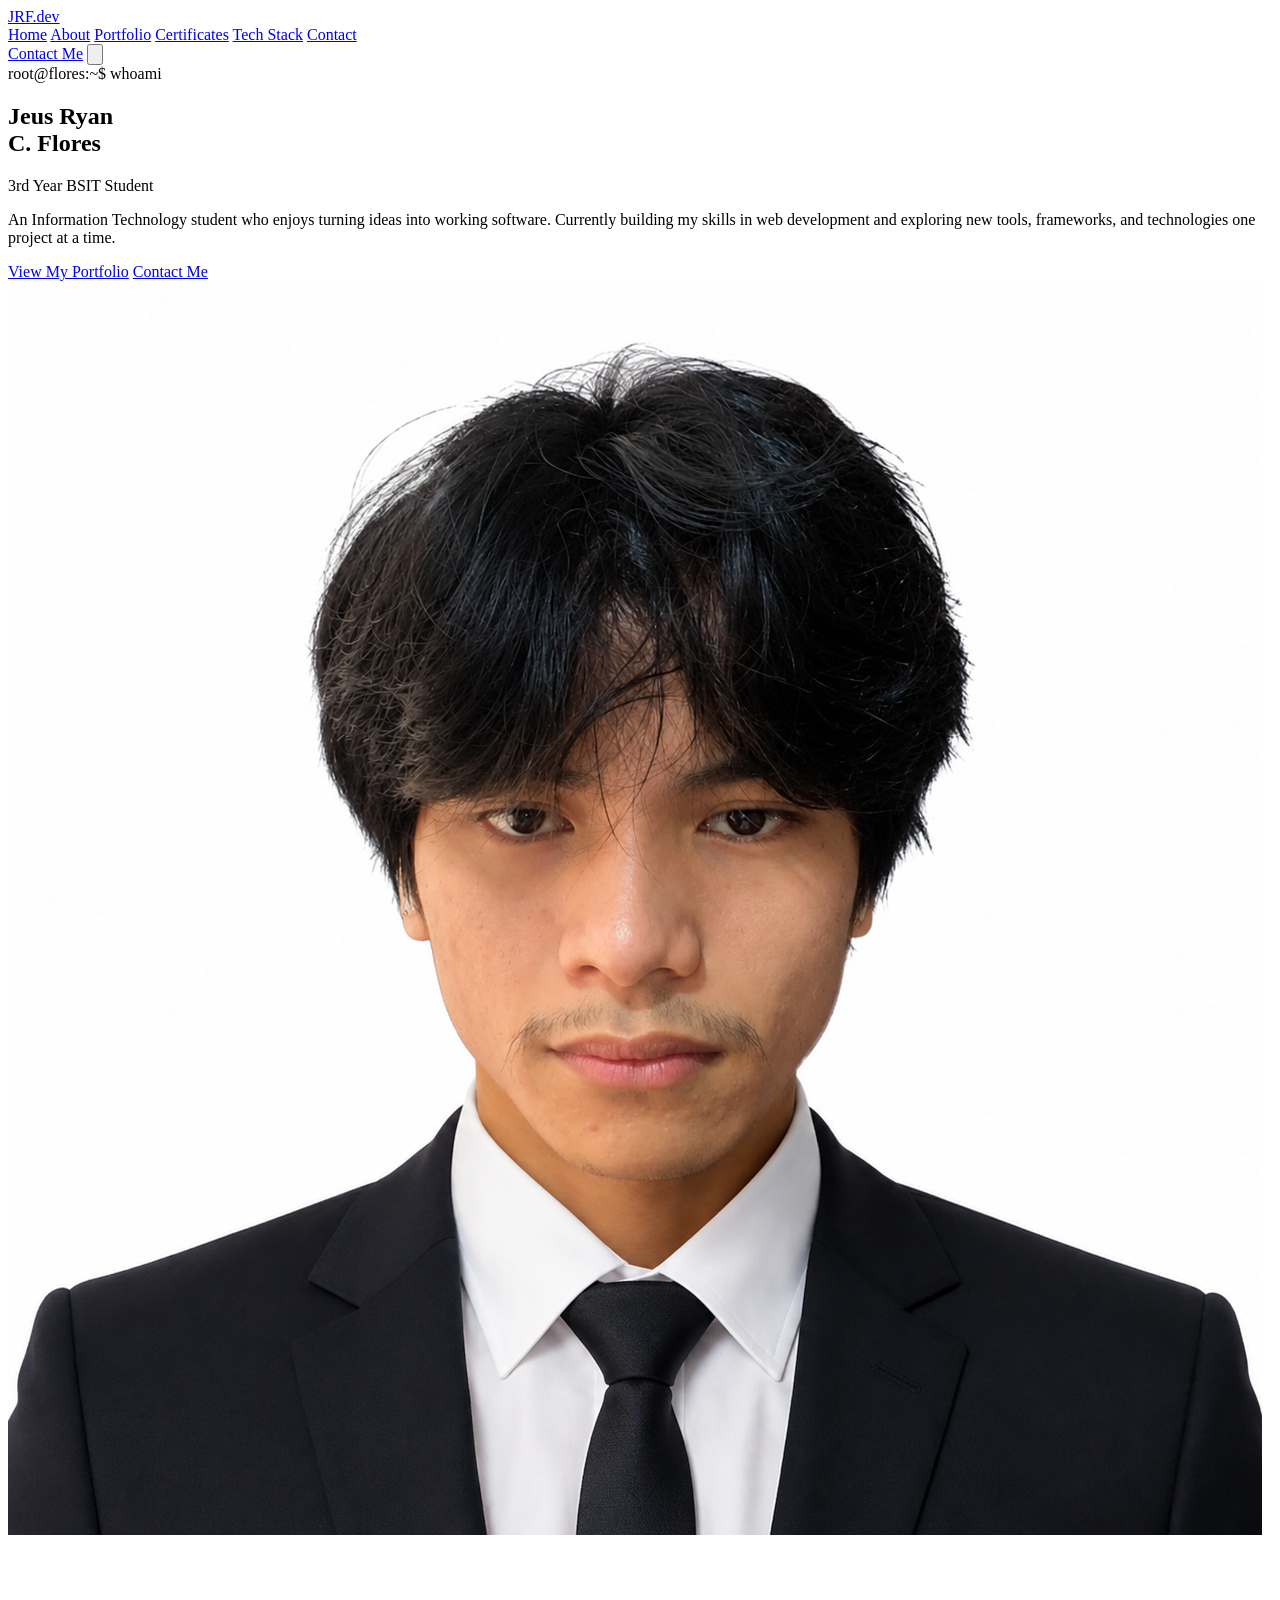
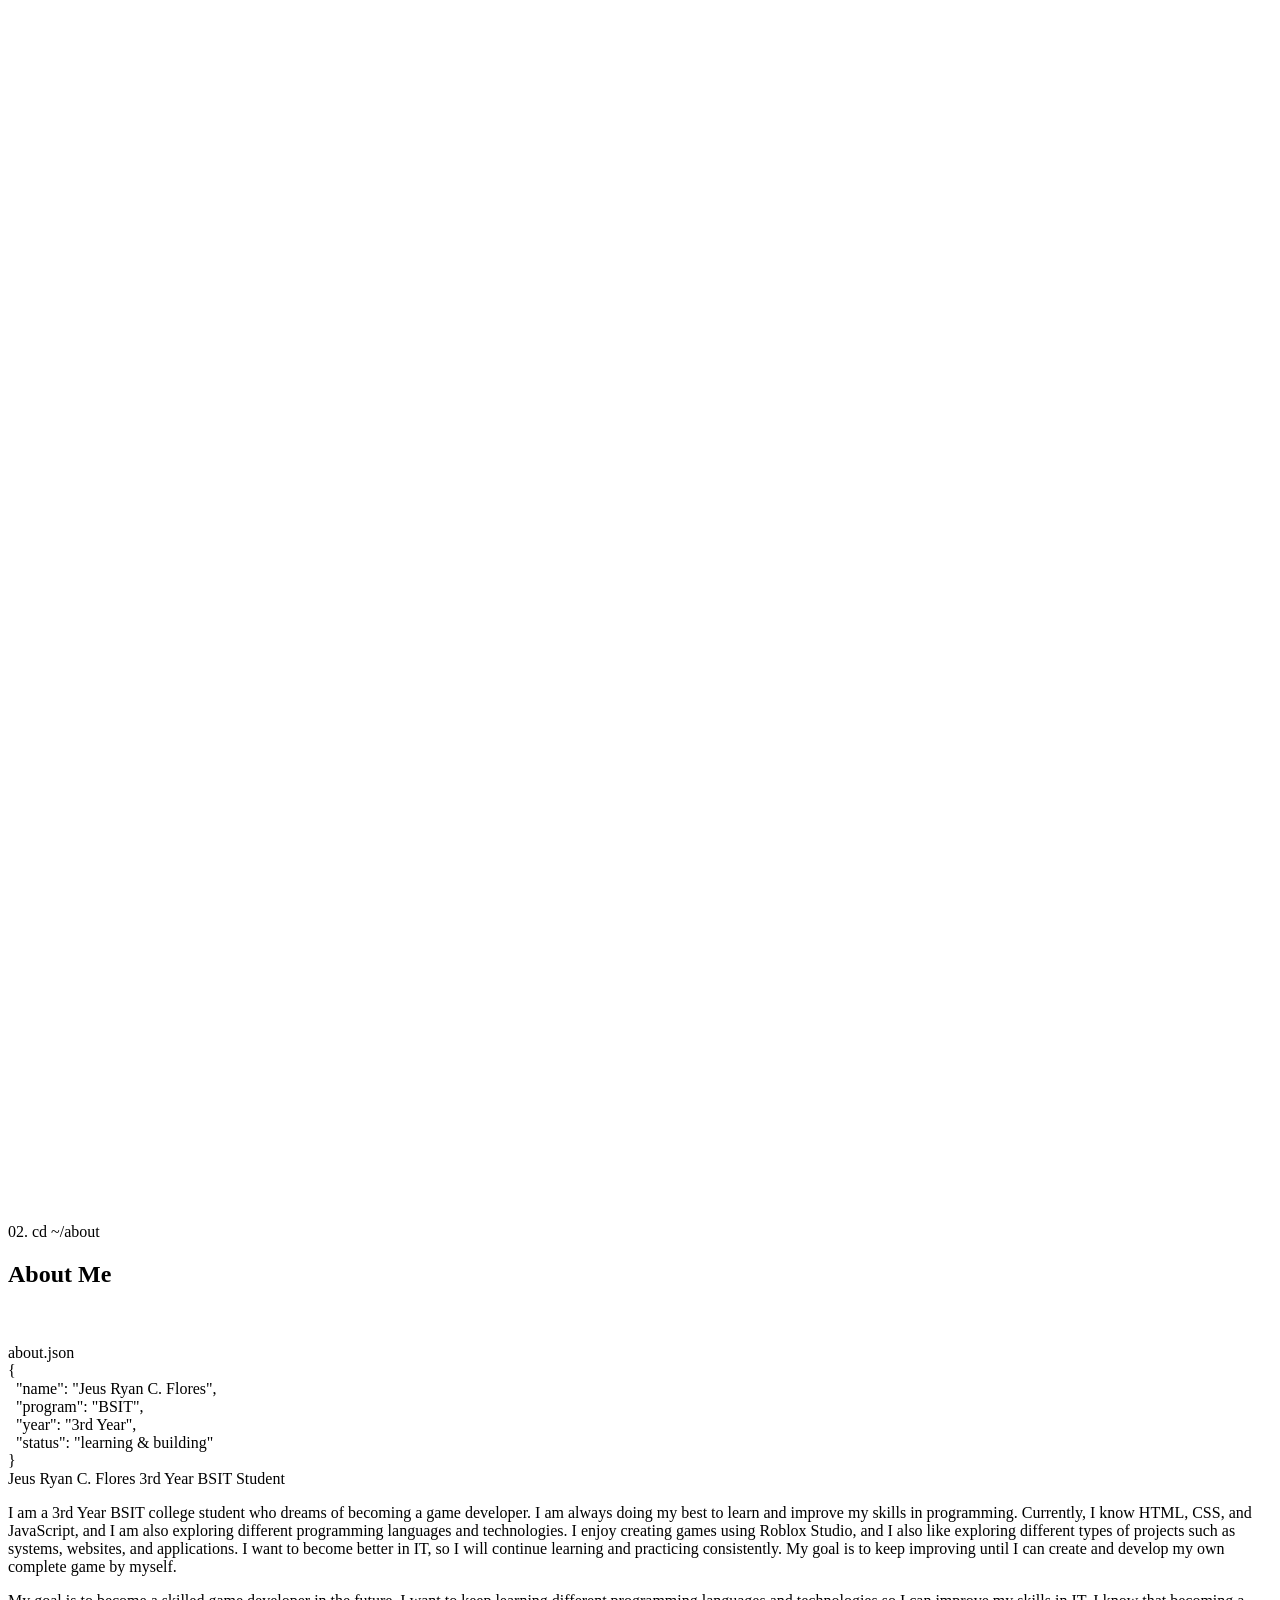
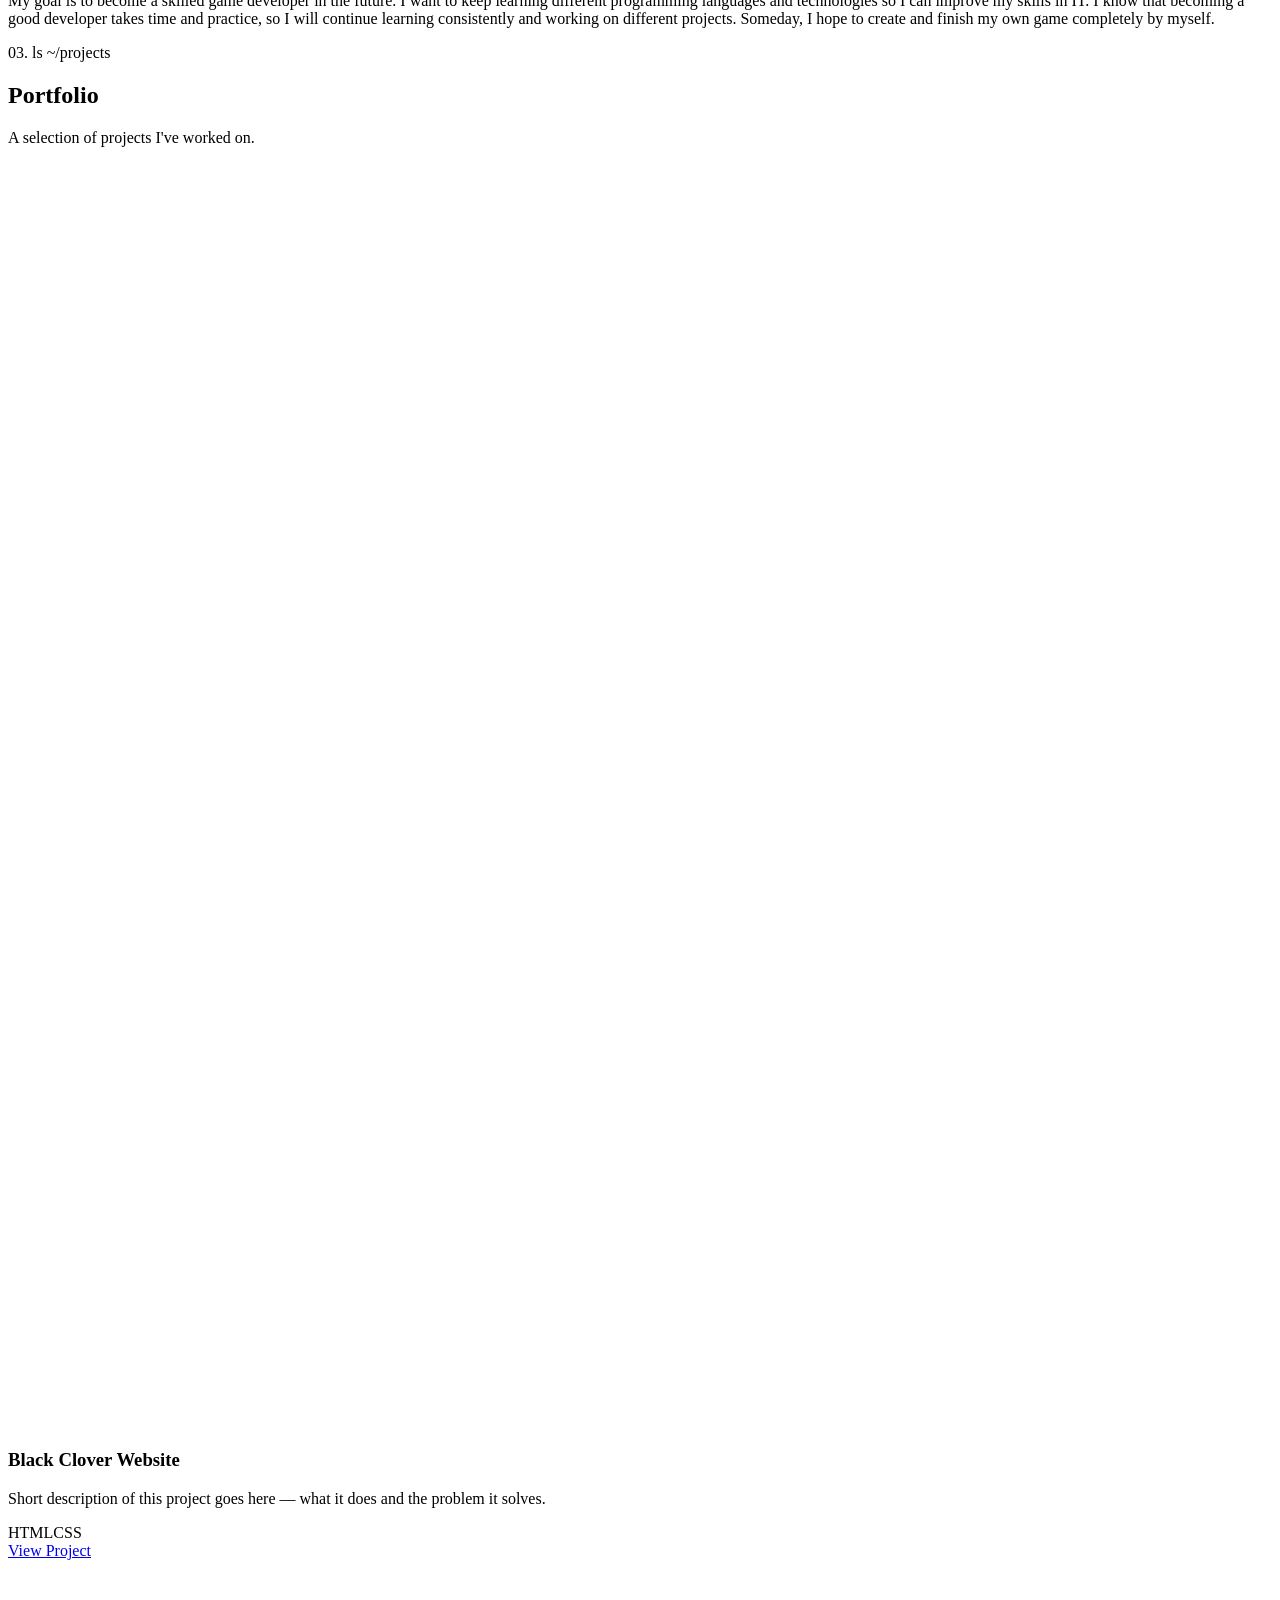
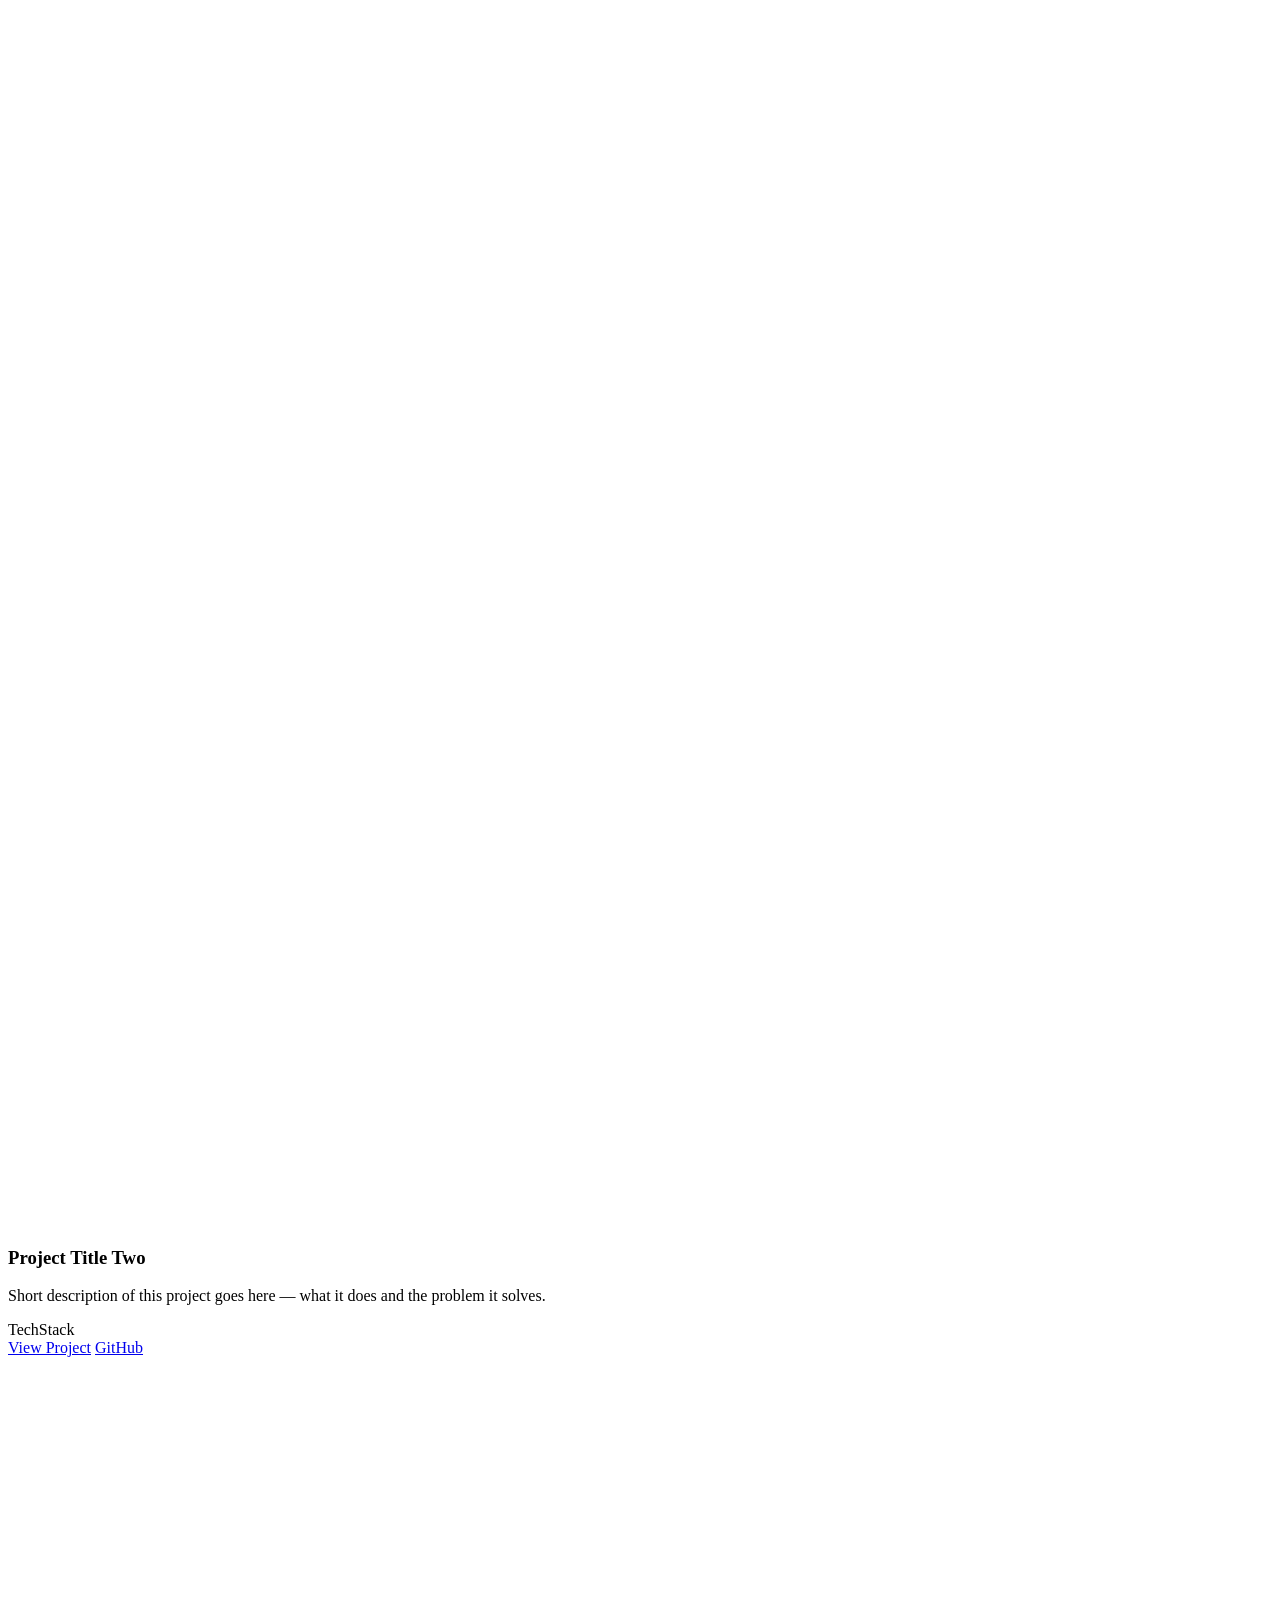
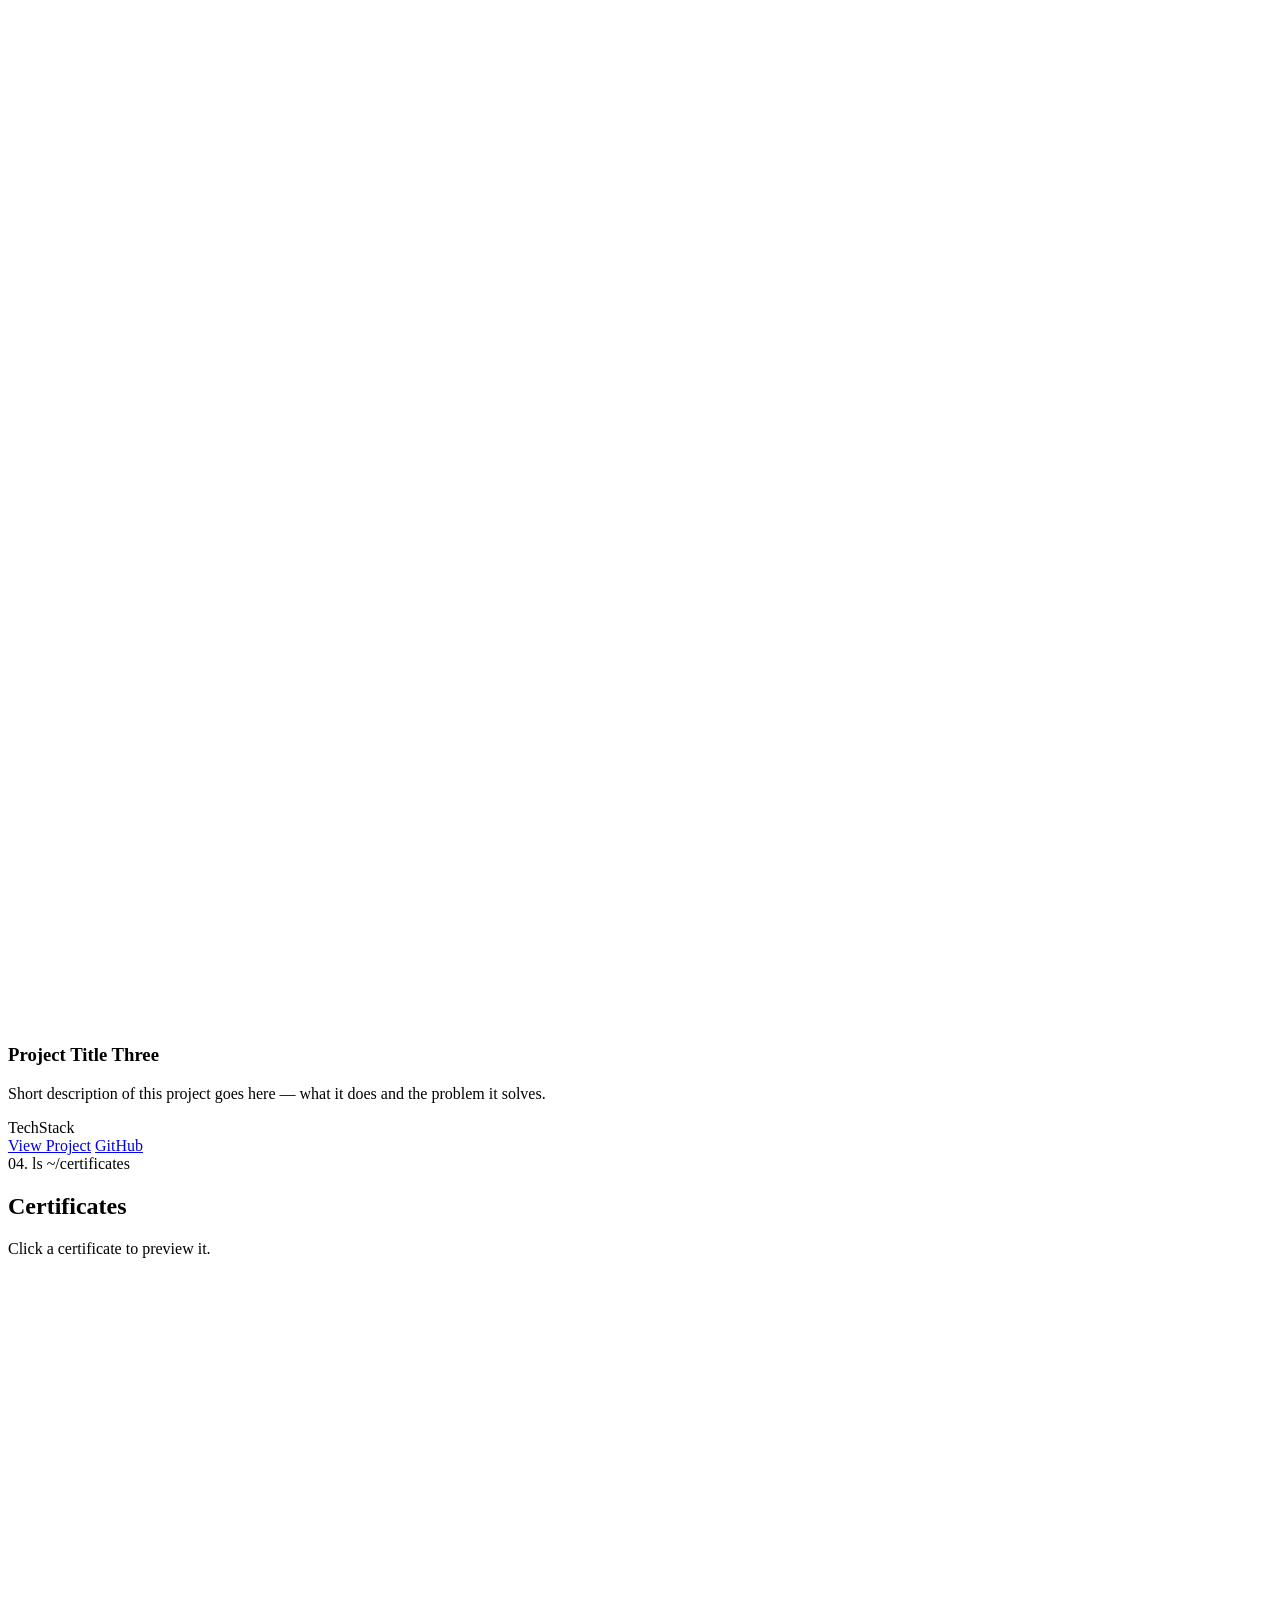
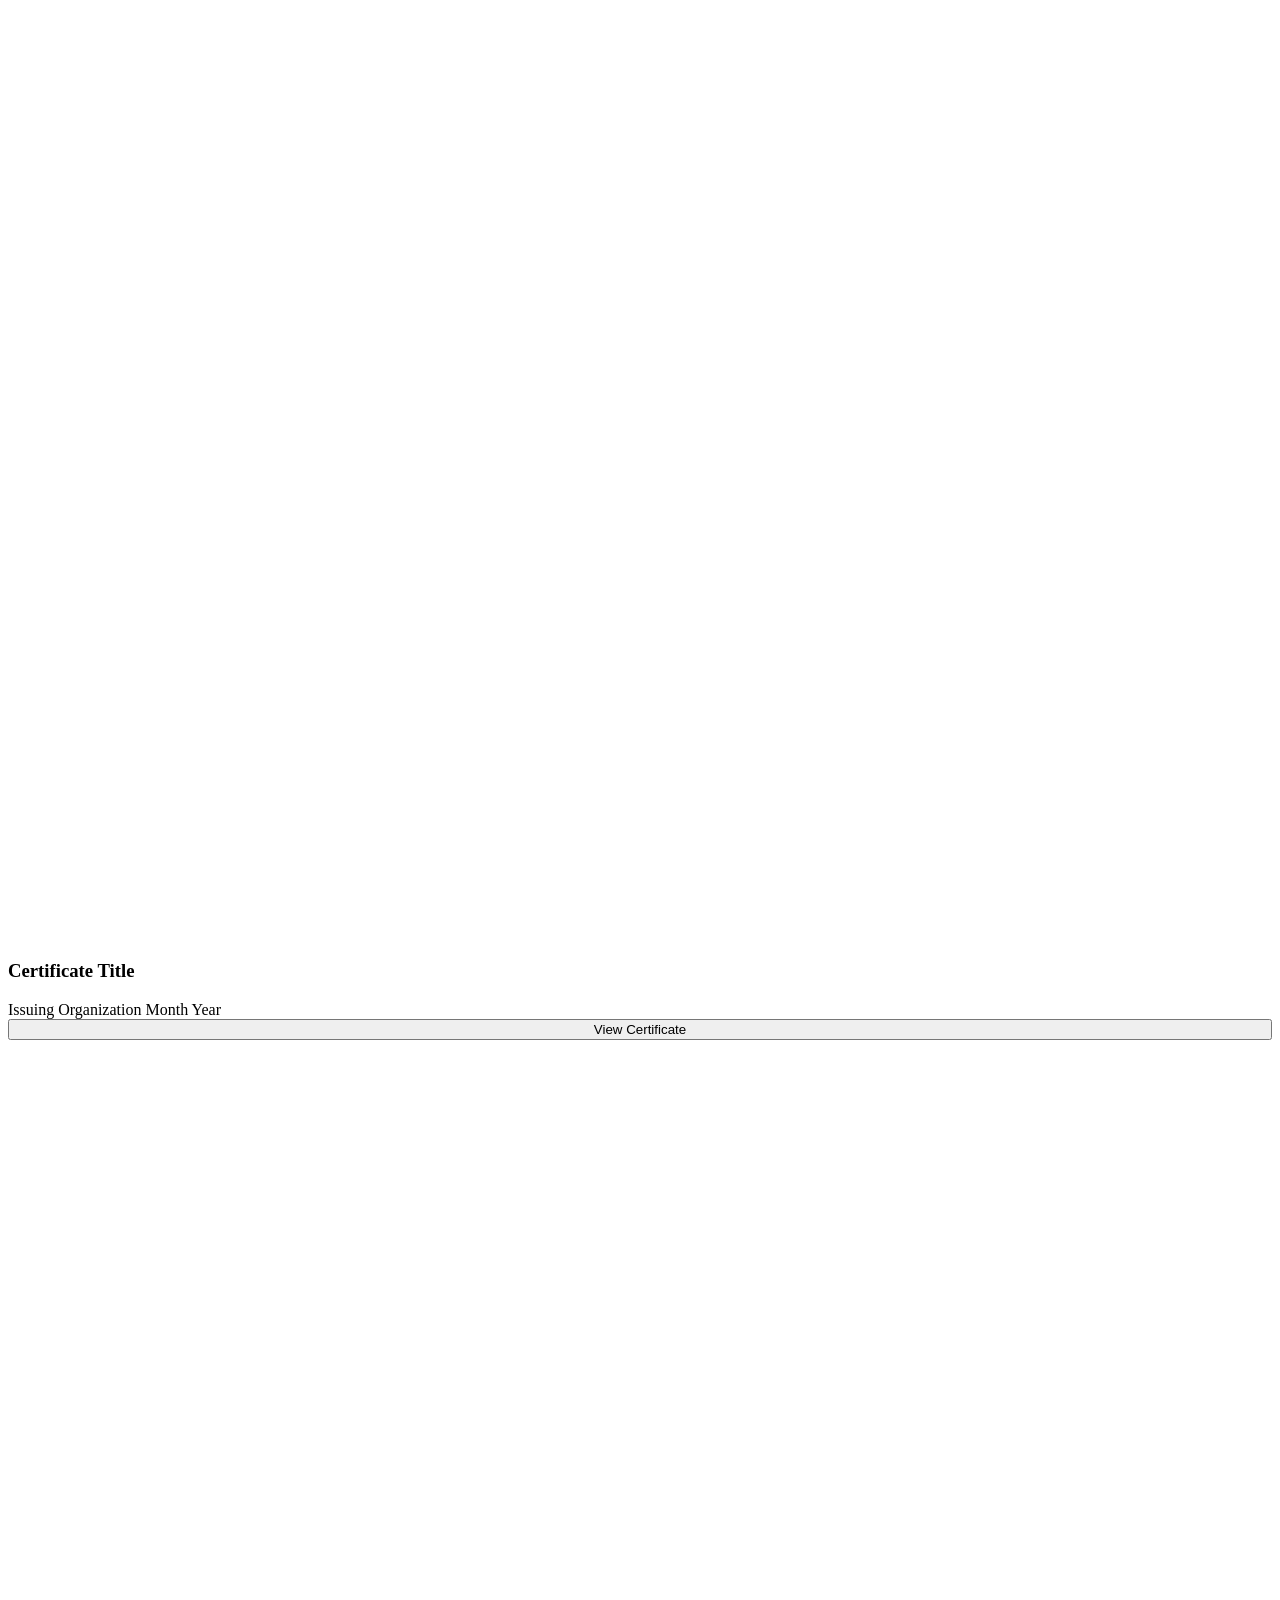
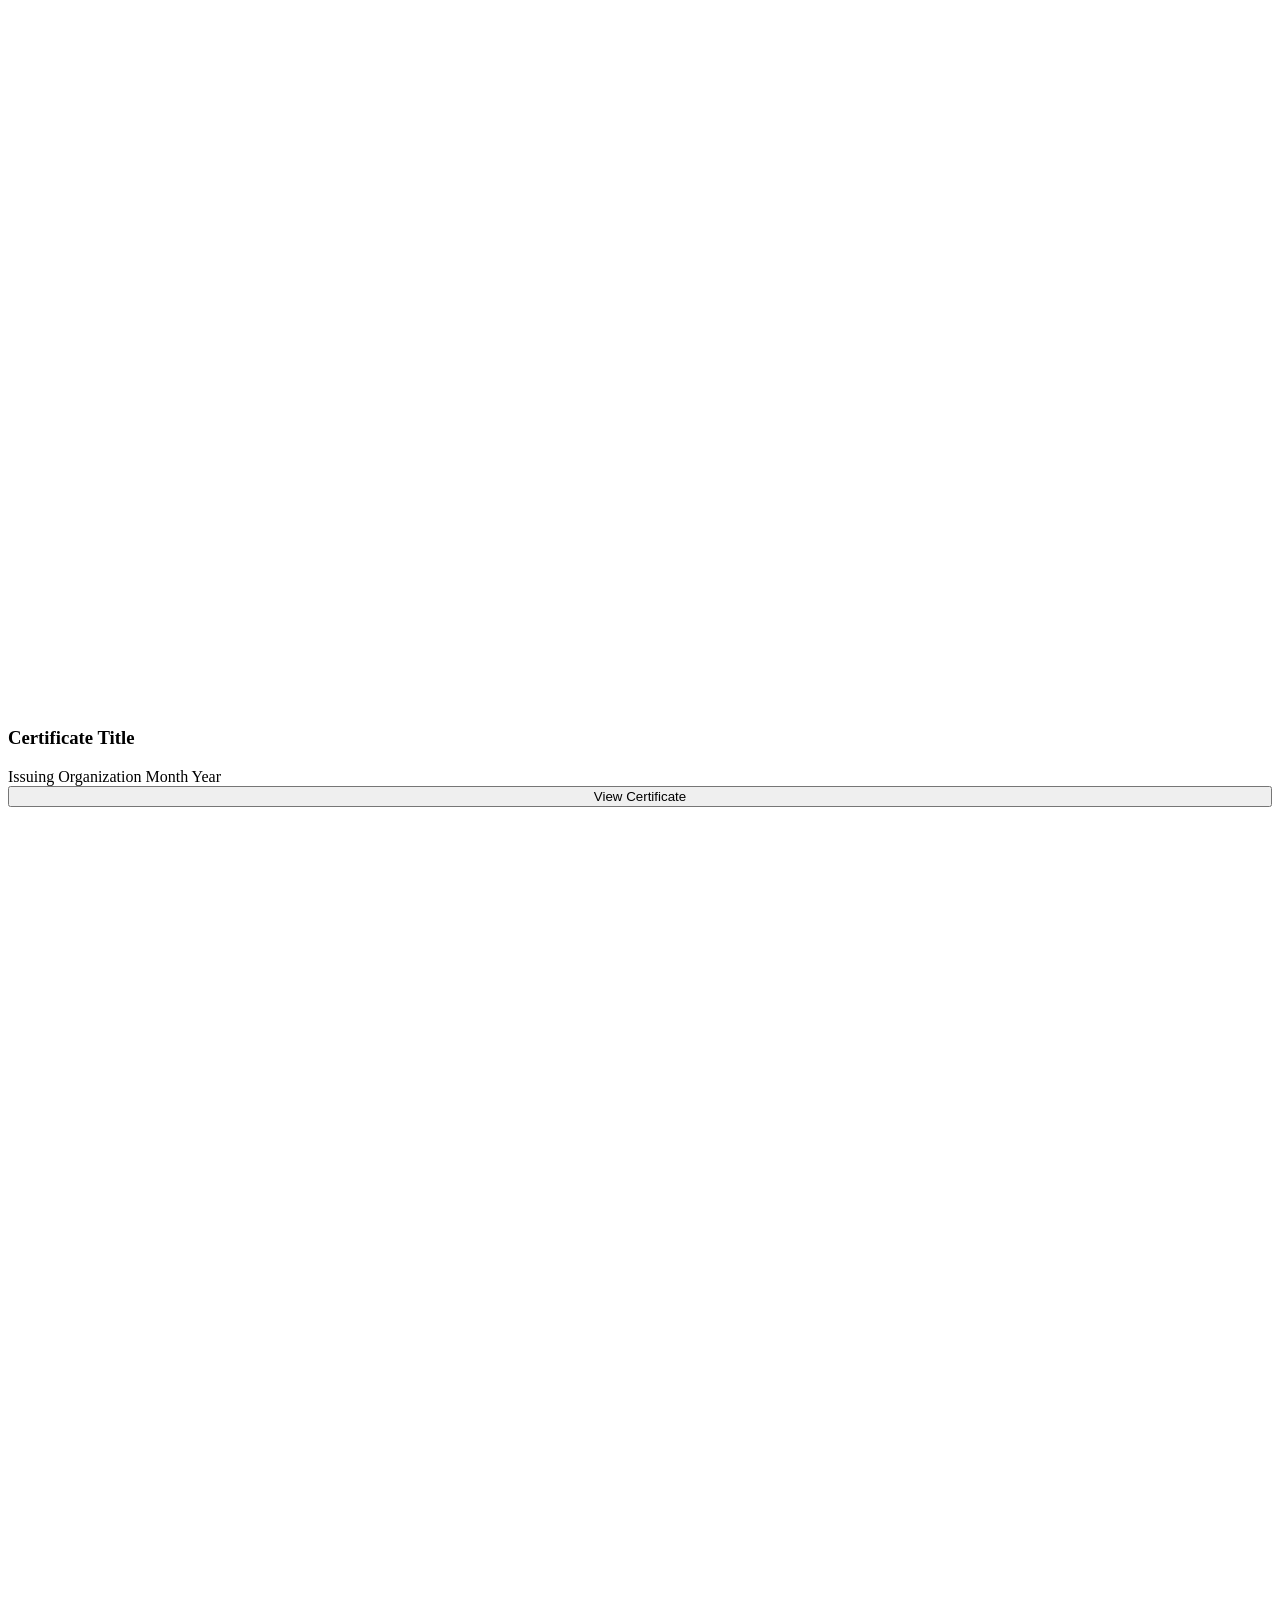
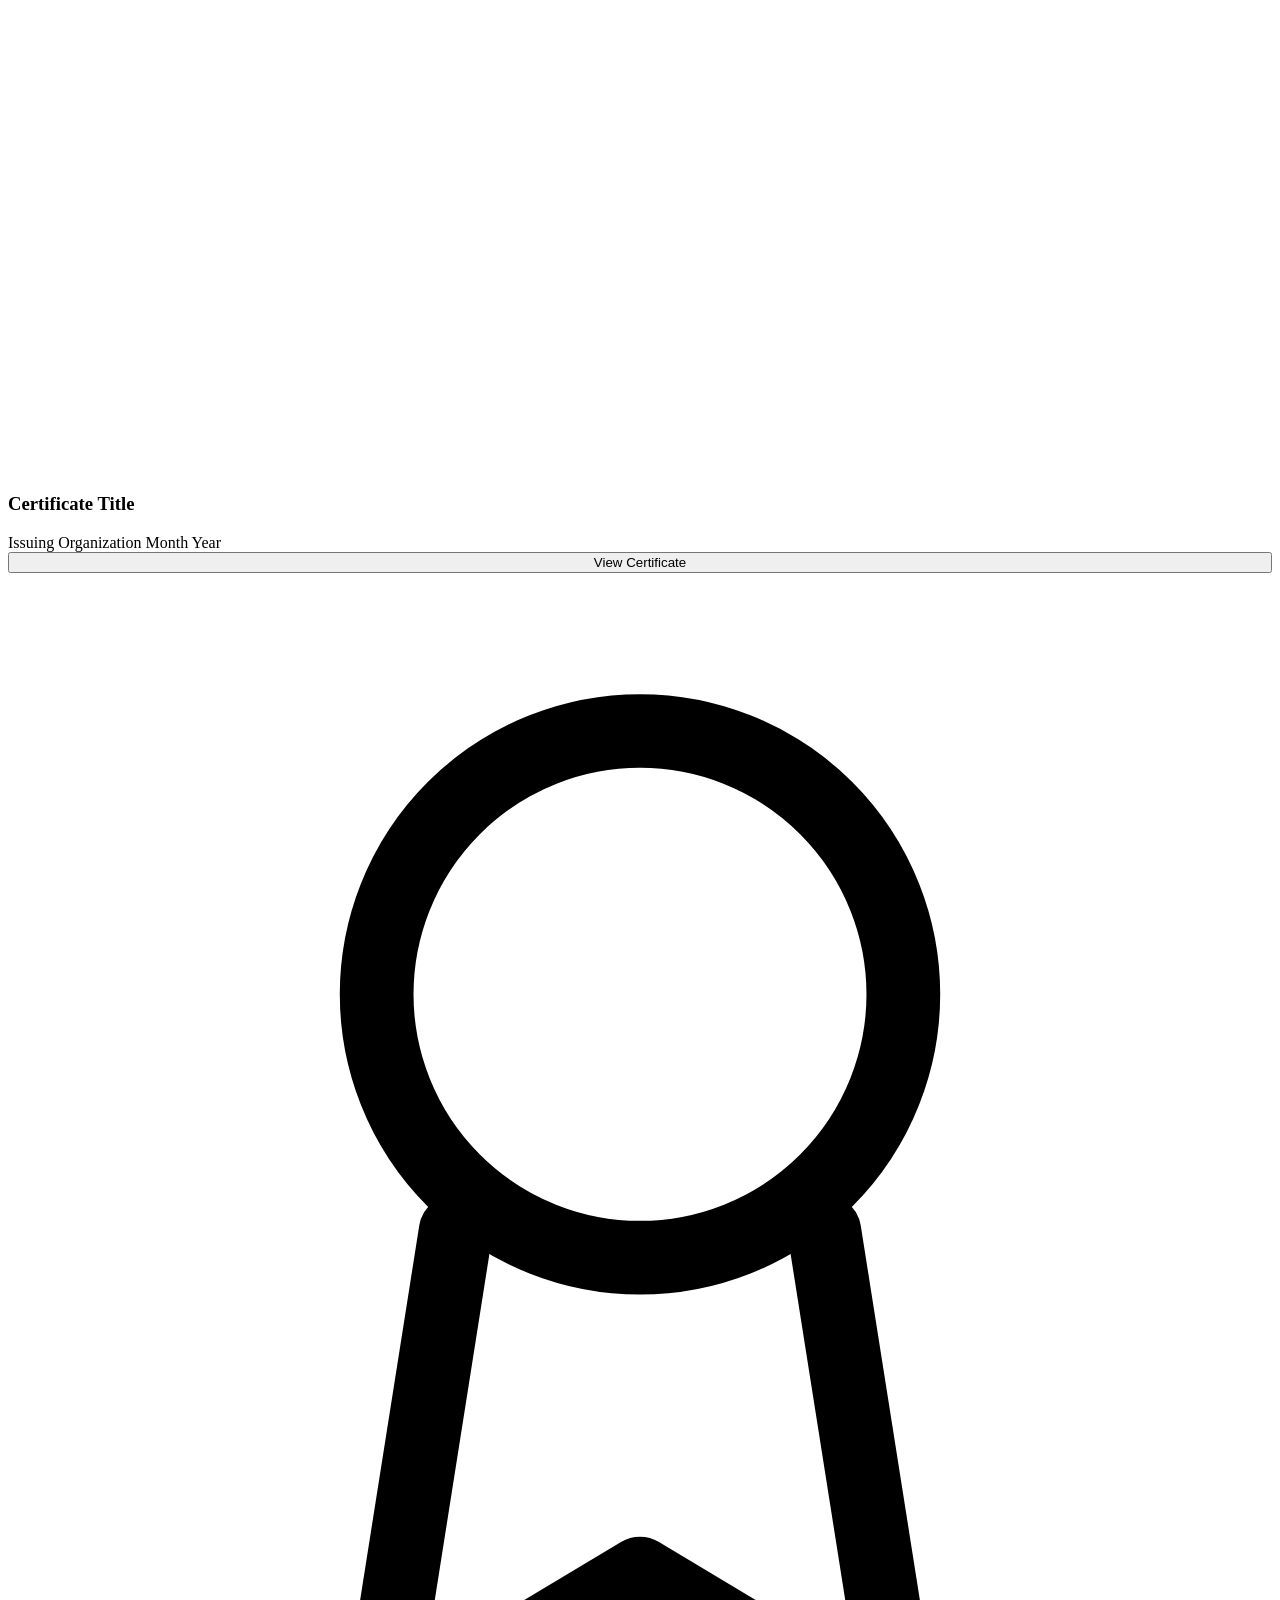
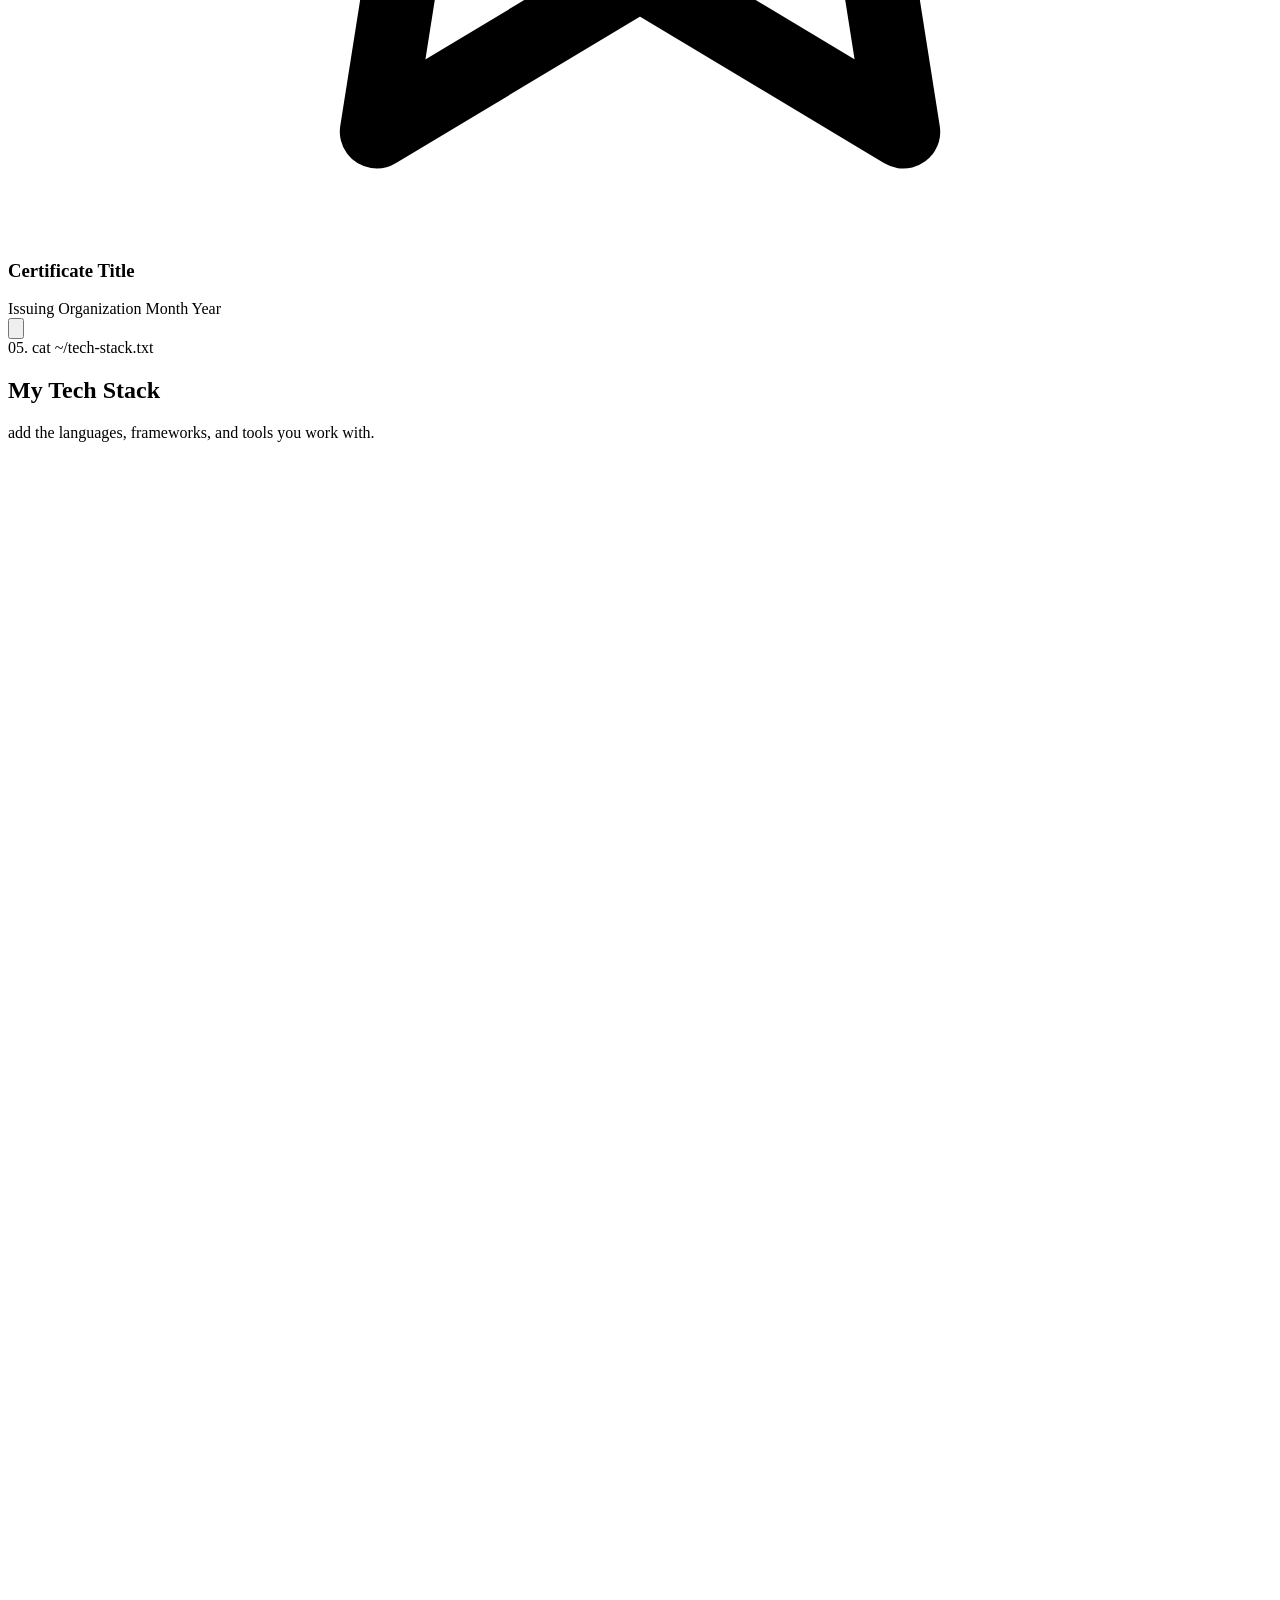
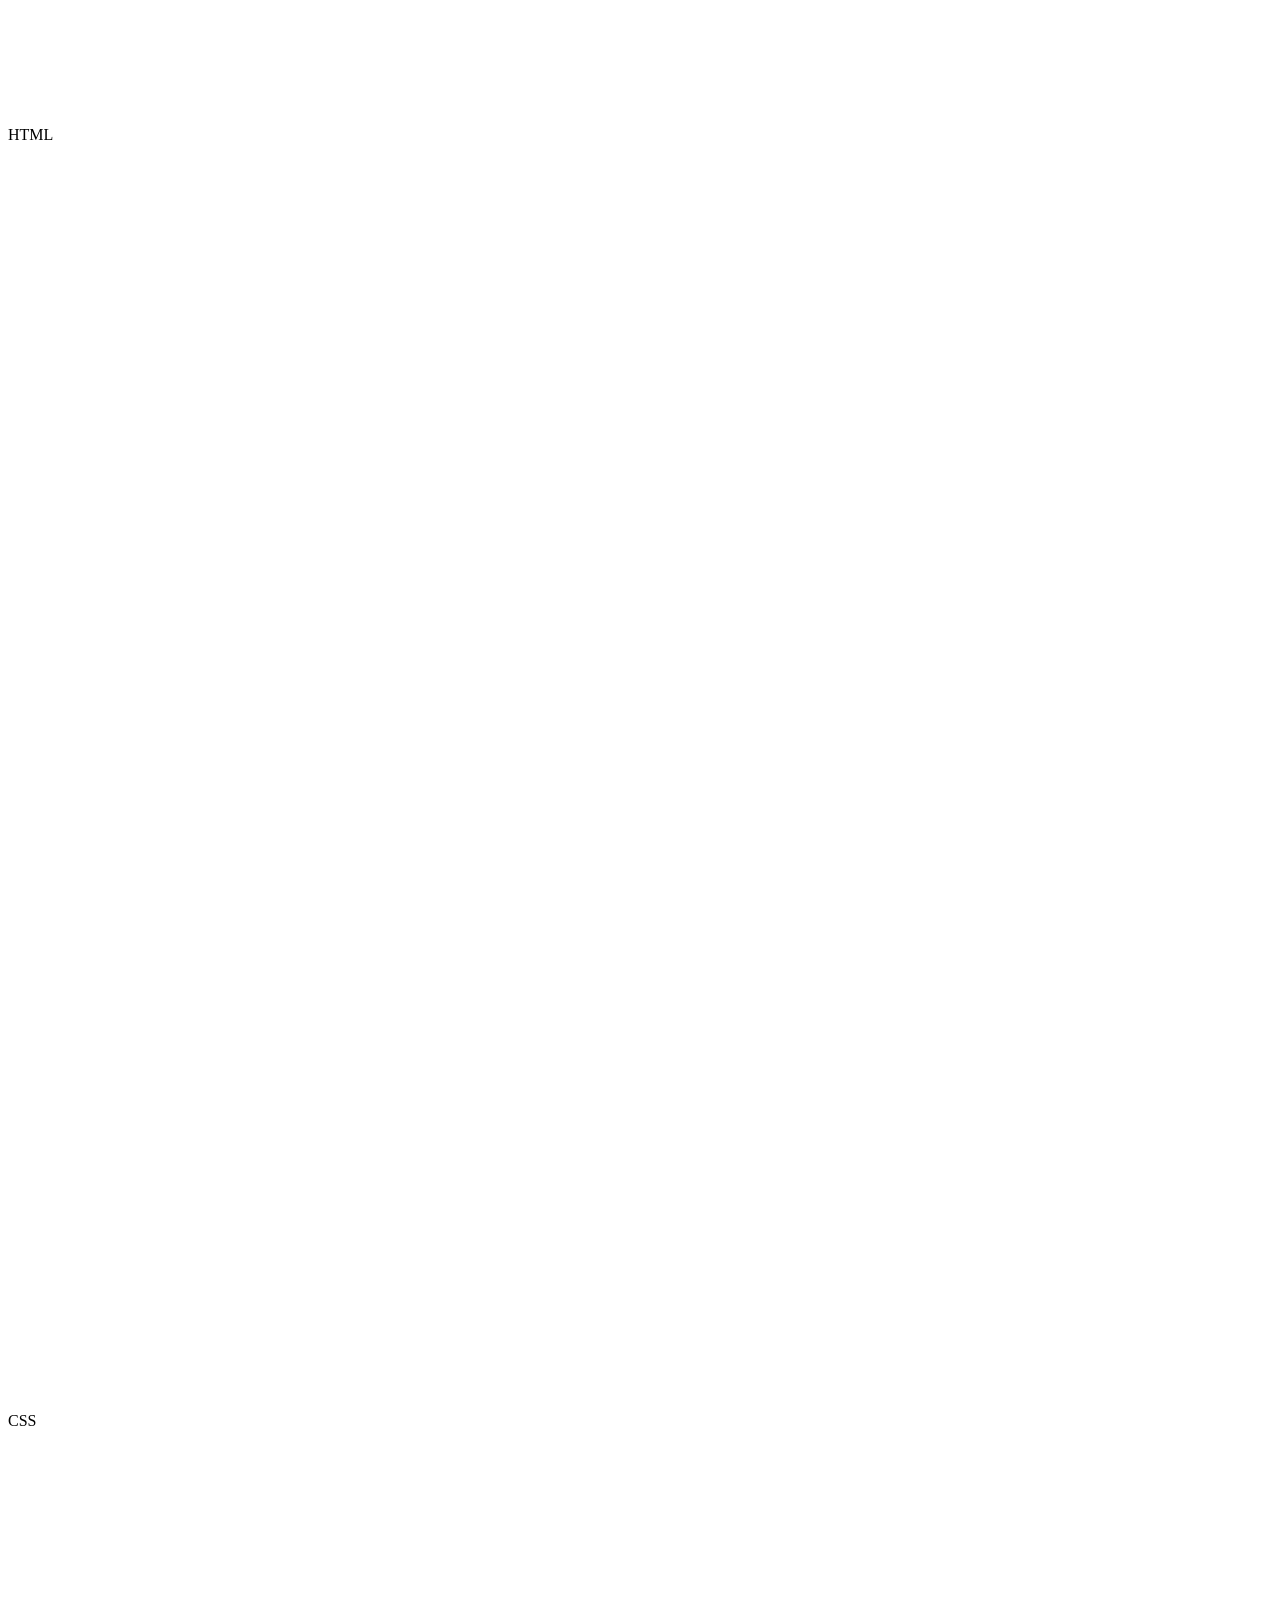
==== index.html @ 1f8fdd55 "Create index.html" ====
<!DOCTYPE html>
<html lang="en">
<head>
    <meta charset="UTF-8">
    <meta name="viewport" content="width=device-width, initial-scale=1.0">
    <meta http-equiv="refresh" content="0; url=PortFolio/">
    <title>Jeus Flores Portfolio</title>
</head>
<body>
    <p>Redirecting to portfolio...</p>
</body>
</html>
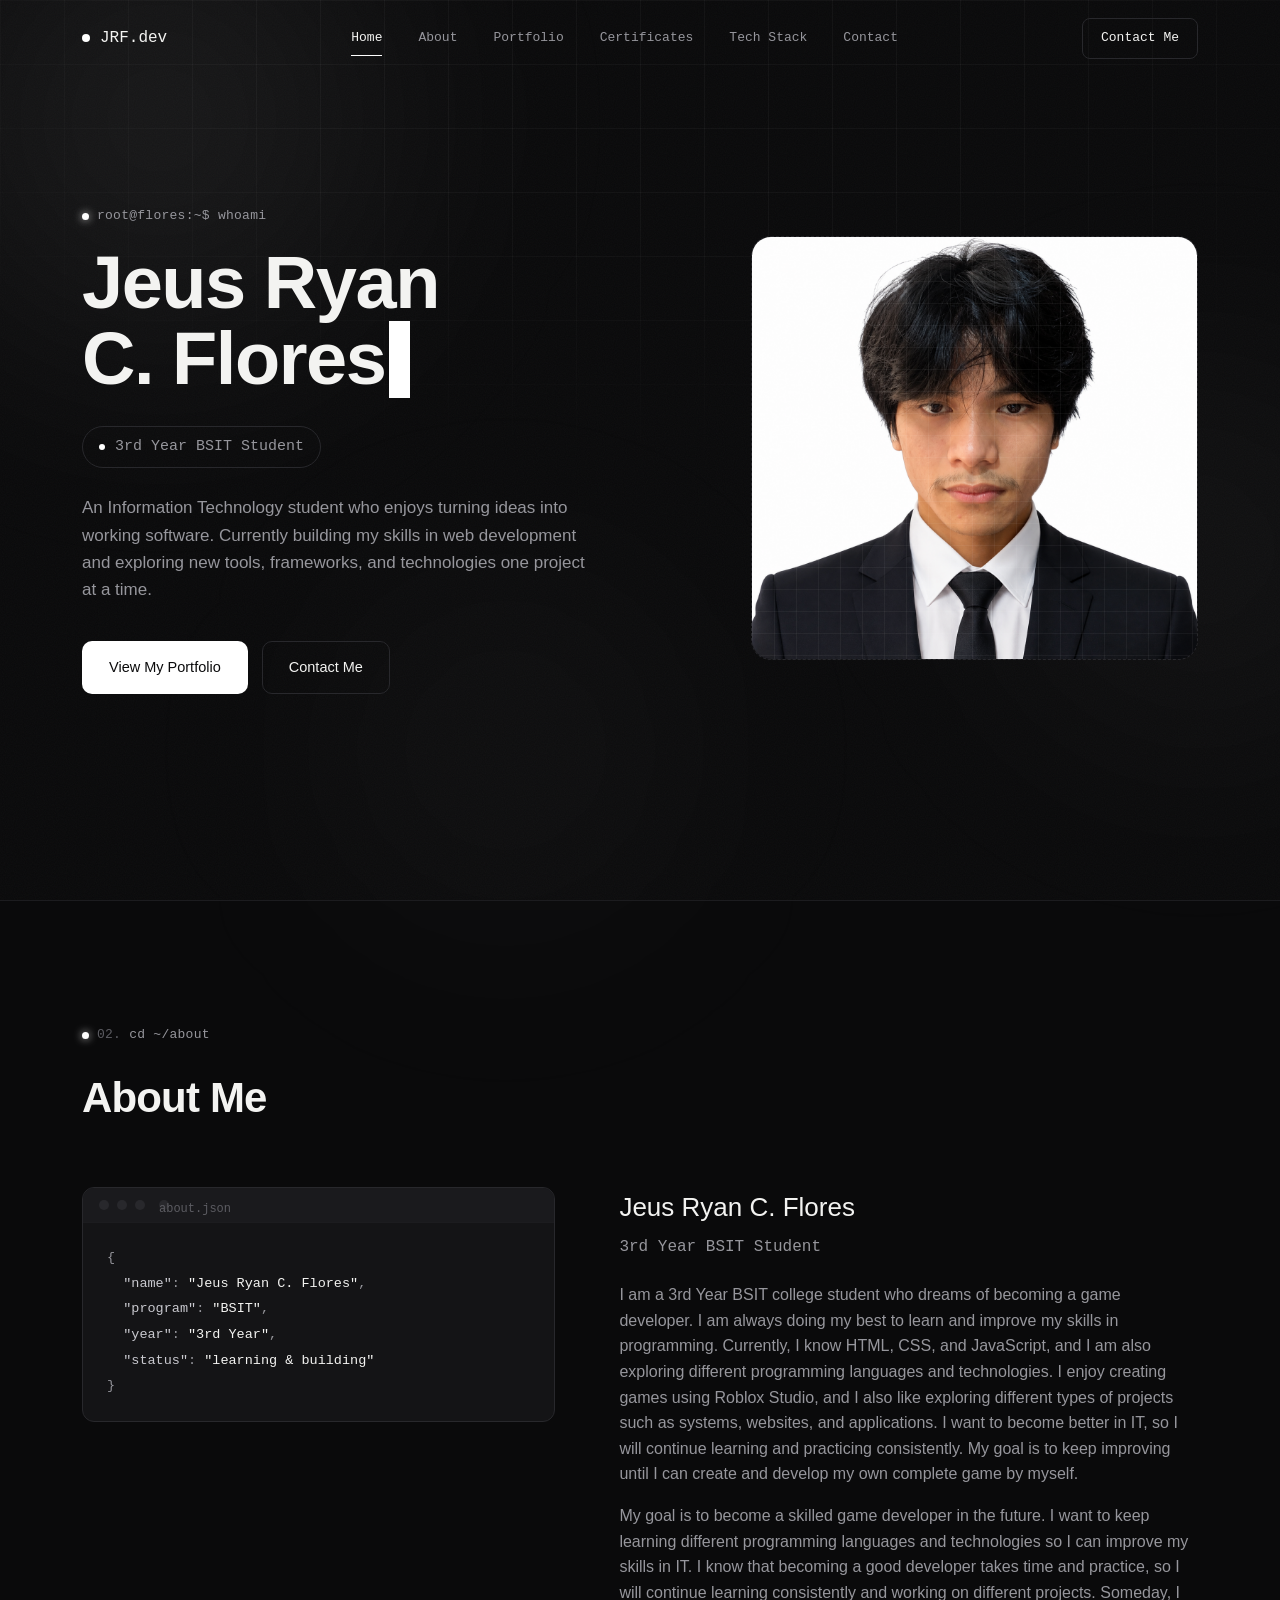
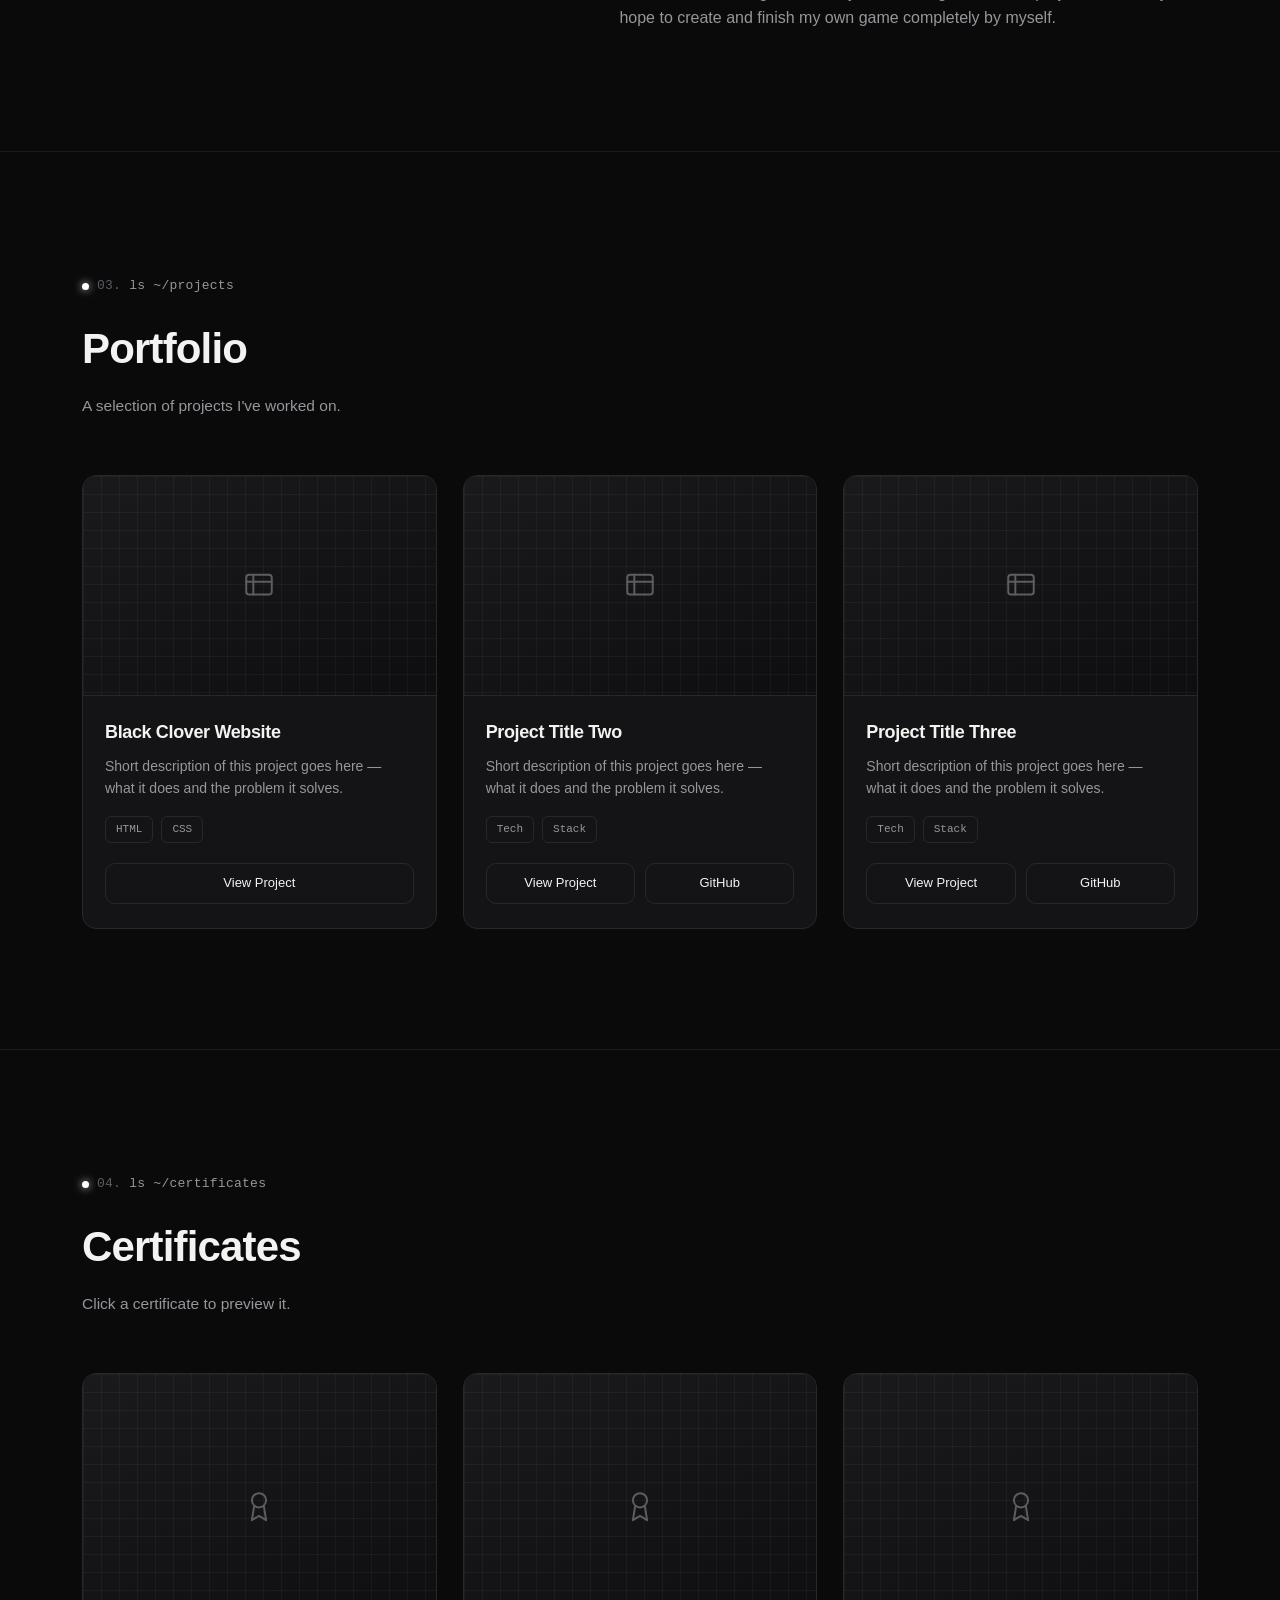
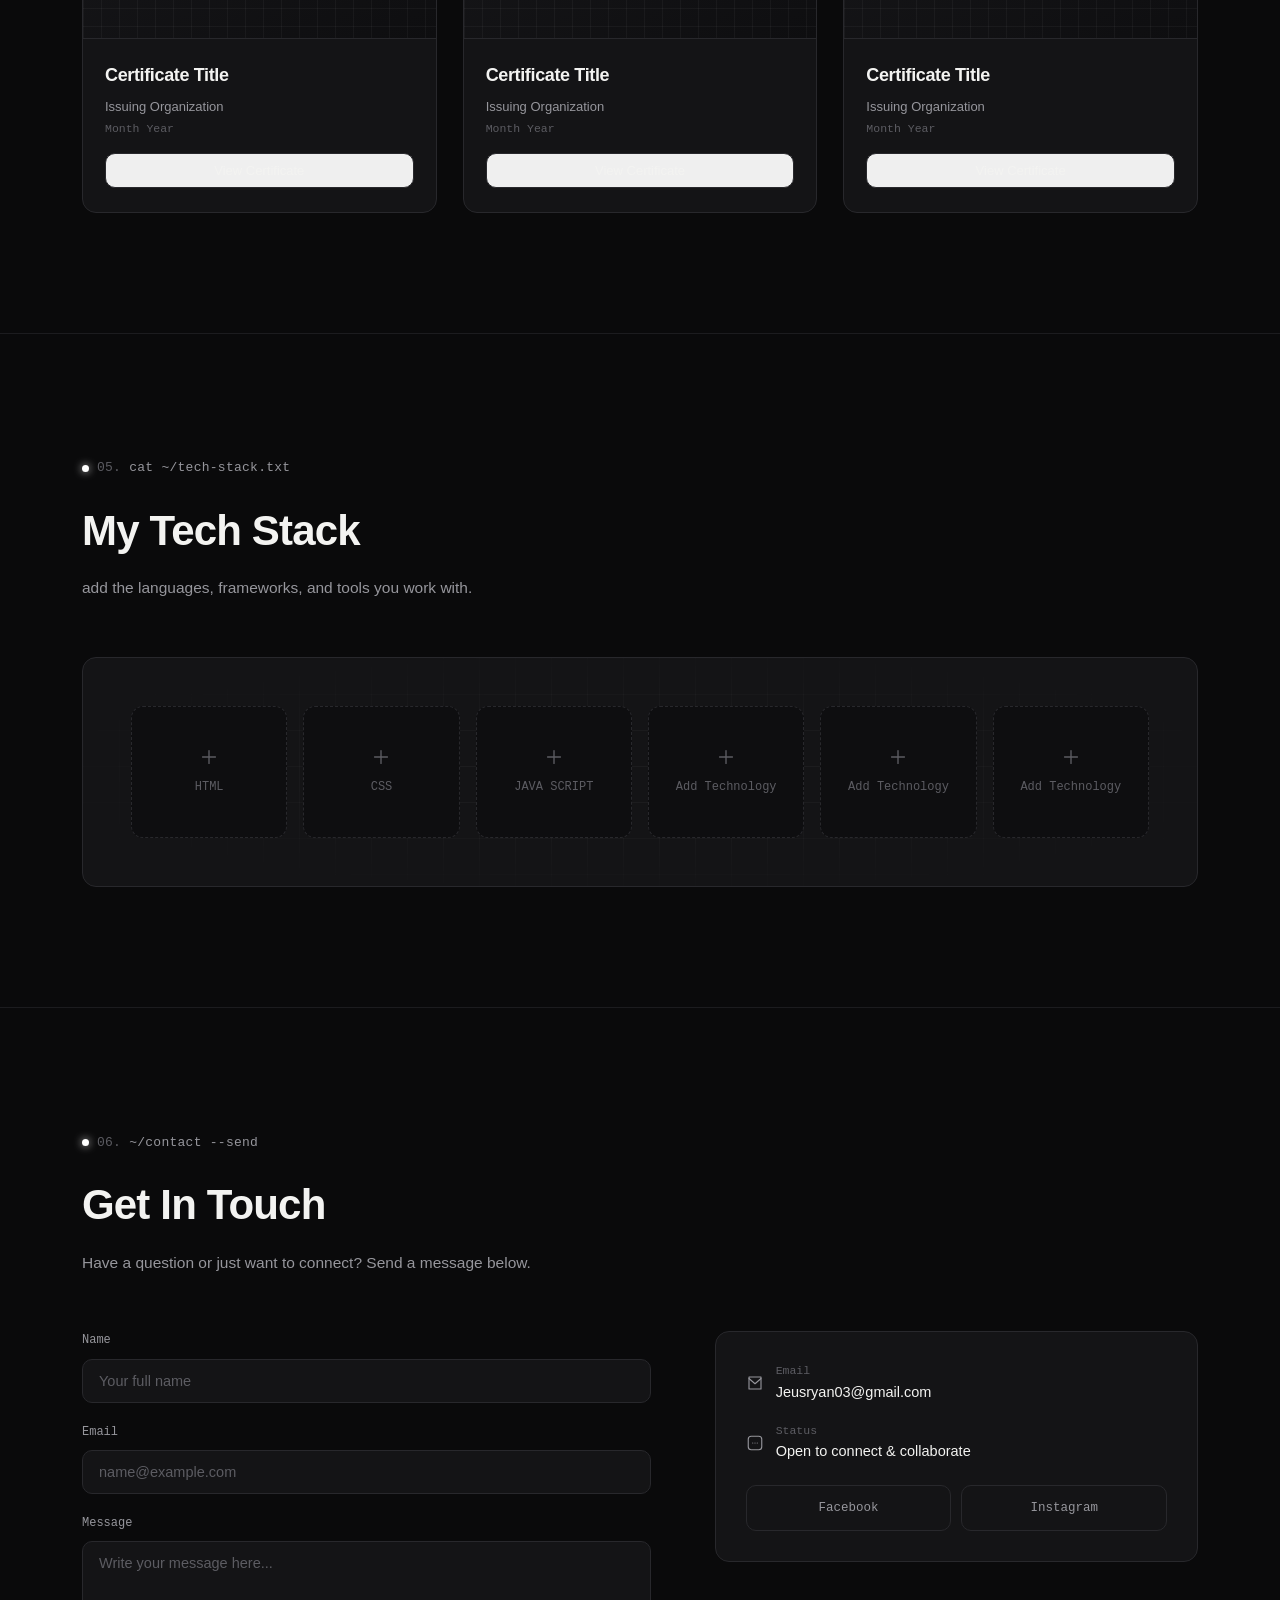
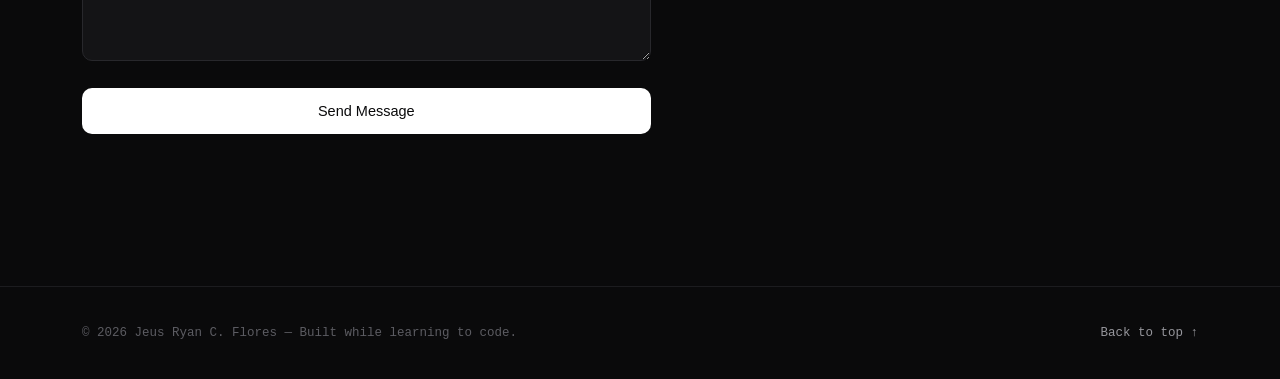
==== commit cbab75dc: "Update index.html" ====
--- a/index.html
+++ b/index.html
@@ -1,12 +1,359 @@
-<!DOCTYPE html>
-<html lang="en">
-<head>
-    <meta charset="UTF-8">
-    <meta name="viewport" content="width=device-width, initial-scale=1.0">
-    <meta http-equiv="refresh" content="0; url=PortFolio/">
-    <title>Jeus Flores Portfolio</title>
-</head>
-<body>
-    <p>Redirecting to portfolio...</p>
-</body>
-</html>
+<!DOCTYPE html>
+<html lang="en">
+<head>
+<meta charset="UTF-8">
+<meta name="viewport" content="width=device-width, initial-scale=1.0">
+<title>Jeus Ryan C. Flores — BSIT Student</title>
+<link rel="preconnect" href="https://fonts.googleapis.com">
+<link rel="preconnect" href="https://fonts.gstatic.com" crossorigin>
+<link href="https://fonts.googleapis.com/css2?family=Space+Grotesk:wght@400;500;600;700&family=Inter:wght@400;500;600&family=JetBrains+Mono:wght@400;500&display=swap" rel="stylesheet">
+<link rel="stylesheet" href="Style.css">
+
+</head>
+<body>
+ 
+<div class="bg-grid"></div>
+<div class="bg-glow g1"></div>
+<div class="bg-glow g2"></div>
+<div class="bg-glow g3"></div>
+<div class="bg-noise"></div>
+ 
+<header id="site-header">
+  <div class="nav-inner">
+    <a href="#home" class="logo"><span class="dot"></span>JRF.dev</a>
+    <nav class="nav-links" id="nav-links">
+      <a href="#home" class="active">Home</a>
+      <a href="#about">About</a>
+      <a href="#portfolio">Portfolio</a>
+      <a href="#certificates">Certificates</a>
+      <a href="#tech-stack">Tech Stack</a>
+      <a href="#contact">Contact</a>
+    </nav>
+    <a href="#contact" class="nav-cta">Contact Me</a>
+    <button class="menu-toggle" id="menu-toggle" aria-label="Toggle menu">
+      <svg viewBox="0 0 24 24" fill="none" stroke="currentColor" stroke-width="1.6"><path d="M4 7h16M4 12h16M4 17h16" stroke-linecap="round"/></svg>
+    </button>
+  </div>
+</header>
+ 
+<!-- ================= HOME ================= -->
+<section class="hero" id="home">
+  <div class="wrap hero-inner">
+    <div>
+      <div class="eyebrow">root@flores:~$ whoami</div>
+      <h1 class="hero-name">Jeus Ryan<br>C. Flores<span class="cursor">&nbsp;</span></h1>
+      <div class="hero-role"><span class="bar"></span>3rd Year BSIT Student</div>
+      <p class="hero-intro">
+        An Information Technology student who enjoys turning ideas into working software.
+        Currently building my skills in web development and exploring new tools, frameworks,
+        and technologies one project at a time.
+      </p>
+      <div class="btn-row">
+        <a href="#portfolio" class="btn btn-primary">View My Portfolio</a>
+        <a href="#contact" class="btn btn-outline">Contact Me</a>
+      </div>
+    </div>
+ 
+    <!-- EDIT: PROFILE IMAGE — replace this placeholder block with your own <img src="your-photo.jpg" alt="Jeus Ryan C. Flores"> -->
+    <div class="profile-frame">
+       <img src="image/ChatGPT Image Aug 17, 2026, 12_34_16 AM.png" alt = "jeus ryan flores">
+        <svg viewBox="0 0 24 24" fill="none" stroke-width="1.5"><path d="M20 21v-2a4 4 0 0 0-4-4H8a4 4 0 0 0-4 4v2" stroke-linecap="round" stroke-linejoin="round"/><circle cx="12" cy="7" r="4"/></svg>
+      </div>
+      <p class="profile-label">
+    </div>
+  </div>
+</section>
+ 
+<!-- ================= ABOUT ================= -->
+<section class="section-pad" id="about">
+  <div class="wrap">
+    <div class="reveal">
+      <div class="eyebrow"><span class="section-num">02.</span> cd ~/about</div>
+      <h2 class="section-title">About Me</h2>
+    </div>
+ 
+    <div class="about-grid" style="margin-top:56px;">
+      <div class="reveal">
+        <div class="code-window">
+          <div class="code-window-bar">
+            <span></span><span></span><span></span>
+            <span class="code-window-title">about.json</span>
+          </div>
+          <div class="code-window-body">
+            <div>{</div>
+            <div>&nbsp;&nbsp;<span class="k">"name"</span>: <span class="s">"Jeus Ryan C. Flores"</span>,</div>
+            <div>&nbsp;&nbsp;<span class="k">"program"</span>: <span class="s">"BSIT"</span>,</div>
+            <div>&nbsp;&nbsp;<span class="k">"year"</span>: <span class="s">"3rd Year"</span>,</div>
+            <div>&nbsp;&nbsp;<span class="k">"status"</span>: <span class="s">"learning & building"</span></div>
+            <div>}</div>
+          </div>
+        </div>
+      </div>
+ 
+      <div class="reveal">
+        <div class="about-name">
+          Jeus Ryan C. Flores
+          <span>3rd Year BSIT Student</span>
+        </div>
+        <!-- EDIT: ABOUT TEXT — replace the paragraph below with your own background/introduction -->
+        <p class="about-text">
+          I am a 3rd Year BSIT college student who dreams of becoming a game developer.
+          I am always doing my best to learn and improve my skills in programming. Currently, I know HTML, CSS, and JavaScript, and I am also exploring different programming languages and technologies.
+          I enjoy creating games using Roblox Studio, and I also like exploring different types of projects such as systems, websites, and applications.
+          I want to become better in IT, so I will continue learning and practicing consistently. My goal is to keep improving until I can create and develop my own complete game by myself.
+        </p>
+        <p class="about-text" style="margin-top:16px;">
+          My goal is to become a skilled game developer in the future. I want to keep learning different programming languages and technologies so I can improve my skills in IT. 
+          I know that becoming a good developer takes time and practice, so I will continue learning consistently and working on different projects. 
+          Someday, I hope to create and finish my own game completely by myself.
+        </p>
+  </div>
+</section>
+ 
+<!-- ================= PORTFOLIO ================= -->
+<section class="section-pad" id="portfolio">
+  <div class="wrap">
+    <div class="section-head reveal">
+      <div class="eyebrow"><span class="section-num">03.</span> ls ~/projects</div>
+      <h2 class="section-title">Portfolio</h2>
+      <p class="section-sub">A selection of projects I've worked on.</p>
+    </div>
+ 
+    <div class="grid-3">
+      <!-- EDIT: PROJECT CARD 1 -->
+      <div class="card reveal">
+        <div class="card-thumb">
+          <svg viewBox="0 0 24 24" fill="none" stroke-width="1.4"><rect x="3" y="4" width="18" height="14" rx="2"/><path d="M3 9h18M8 4v14" stroke-linecap="round"/></svg>
+        </div>
+        <div class="card-body">
+          <h3 class="card-title">Black Clover Website</h3>
+          <p class="card-desc">Short description of this project goes here — what it does and the problem it solves.</p>
+          <div class="tag-row">
+            <span class="tag">HTML</span><span class="tag">CSS</span>
+          </div>
+          <div class="card-actions">
+            <a href="Black-clover-website/blackclover.html" class="btn btn-outline" target="_blank">View Project</a>
+          </div>
+        </div>
+      </div>
+ 
+      <!-- EDIT: PROJECT CARD 2 -->
+      <div class="card reveal">
+        <div class="card-thumb">
+          <svg viewBox="0 0 24 24" fill="none" stroke-width="1.4"><rect x="3" y="4" width="18" height="14" rx="2"/><path d="M3 9h18M8 4v14" stroke-linecap="round"/></svg>
+        </div>
+        <div class="card-body">
+          <h3 class="card-title">Project Title Two</h3>
+          <p class="card-desc">Short description of this project goes here — what it does and the problem it solves.</p>
+          <div class="tag-row">
+            <span class="tag">Tech</span><span class="tag">Stack</span>
+          </div>
+          <div class="card-actions">
+            <a href="#" class="btn btn-outline">View Project</a>
+            <a href="#" class="btn btn-outline">GitHub</a>
+          </div>
+        </div>
+      </div>
+ 
+      <!-- EDIT: PROJECT CARD 3 -->
+      <div class="card reveal">
+        <div class="card-thumb">
+          <svg viewBox="0 0 24 24" fill="none" stroke-width="1.4"><rect x="3" y="4" width="18" height="14" rx="2"/><path d="M3 9h18M8 4v14" stroke-linecap="round"/></svg>
+        </div>
+        <div class="card-body">
+          <h3 class="card-title">Project Title Three</h3>
+          <p class="card-desc">Short description of this project goes here — what it does and the problem it solves.</p>
+          <div class="tag-row">
+            <span class="tag">Tech</span><span class="tag">Stack</span>
+          </div>
+          <div class="card-actions">
+            <a href="#" class="btn btn-outline">View Project</a>
+            <a href="#" class="btn btn-outline">GitHub</a>
+          </div>
+        </div>
+      </div>
+    </div>
+  </div>
+</section>
+ 
+<!-- ================= CERTIFICATES ================= -->
+<section class="section-pad" id="certificates">
+  <div class="wrap">
+    <div class="section-head reveal">
+      <div class="eyebrow"><span class="section-num">04.</span> ls ~/certificates</div>
+      <h2 class="section-title">Certificates</h2>
+      <p class="section-sub">Click a certificate to preview it.</p>
+    </div>
+ 
+    <div class="grid-3" id="cert-grid">
+      <!-- EDIT: CERTIFICATE CARD 1 -->
+      <div class="card cert-card reveal" data-title="Certificate Title" data-org="Issuing Organization" data-date="Month Year">
+        <div class="card-thumb cert-thumb">
+          <svg viewBox="0 0 24 24" fill="none" stroke-width="1.4"><circle cx="12" cy="8" r="5"/><path d="M8.5 12.5 7 22l5-3 5 3-1.5-9.5" stroke-linecap="round" stroke-linejoin="round"/></svg>
+        </div>
+        <div class="card-body">
+          <h3 class="card-title">Certificate Title</h3>
+          <div class="cert-meta">
+            <span class="cert-org">Issuing Organization</span>
+            <span class="cert-date">Month Year</span>
+          </div>
+          <div class="card-actions"><button class="btn btn-outline" style="width:100%;">View Certificate</button></div>
+        </div>
+      </div>
+ 
+      <!-- EDIT: CERTIFICATE CARD 2 -->
+      <div class="card cert-card reveal" data-title="Certificate Title" data-org="Issuing Organization" data-date="Month Year">
+        <div class="card-thumb cert-thumb">
+          <svg viewBox="0 0 24 24" fill="none" stroke-width="1.4"><circle cx="12" cy="8" r="5"/><path d="M8.5 12.5 7 22l5-3 5 3-1.5-9.5" stroke-linecap="round" stroke-linejoin="round"/></svg>
+        </div>
+        <div class="card-body">
+          <h3 class="card-title">Certificate Title</h3>
+          <div class="cert-meta">
+            <span class="cert-org">Issuing Organization</span>
+            <span class="cert-date">Month Year</span>
+          </div>
+          <div class="card-actions"><button class="btn btn-outline" style="width:100%;">View Certificate</button></div>
+        </div>
+      </div>
+ 
+      <!-- EDIT: CERTIFICATE CARD 3 -->
+      <div class="card cert-card reveal" data-title="Certificate Title" data-org="Issuing Organization" data-date="Month Year">
+        <div class="card-thumb cert-thumb">
+          <svg viewBox="0 0 24 24" fill="none" stroke-width="1.4"><circle cx="12" cy="8" r="5"/><path d="M8.5 12.5 7 22l5-3 5 3-1.5-9.5" stroke-linecap="round" stroke-linejoin="round"/></svg>
+        </div>
+        <div class="card-body">
+          <h3 class="card-title">Certificate Title</h3>
+          <div class="cert-meta">
+            <span class="cert-org">Issuing Organization</span>
+            <span class="cert-date">Month Year</span>
+          </div>
+          <div class="card-actions"><button class="btn btn-outline" style="width:100%;">View Certificate</button></div>
+        </div>
+      </div>
+    </div>
+  </div>
+</section>
+ 
+<!-- lightbox -->
+<div class="lightbox" id="lightbox">
+  <div class="lightbox-inner">
+    <div class="lightbox-img">
+      <svg viewBox="0 0 24 24" fill="none" stroke-width="1.4" stroke="currentColor"><circle cx="12" cy="8" r="5"/><path d="M8.5 12.5 7 22l5-3 5 3-1.5-9.5" stroke-linecap="round" stroke-linejoin="round"/></svg>
+    </div>
+    <div class="lightbox-body">
+      <h3 class="card-title" id="lb-title">Certificate Title</h3>
+      <div class="cert-meta" style="margin-top:6px;">
+        <span class="cert-org" id="lb-org">Issuing Organization</span>
+        <span class="cert-date" id="lb-date">Month Year</span>
+      </div>
+    </div>
+  </div>
+  <button class="lightbox-close" id="lb-close" aria-label="Close preview">
+    <svg viewBox="0 0 24 24" fill="none" stroke="currentColor" stroke-width="1.6"><path d="M6 6l12 12M18 6 6 18" stroke-linecap="round"/></svg>
+  </button>
+</div>
+ 
+<!-- ================= TECH STACK ================= -->
+<section class="section-pad" id="tech-stack">
+  <div class="wrap">
+    <div class="section-head reveal">
+      <div class="eyebrow"><span class="section-num">05.</span> cat ~/tech-stack.txt</div>
+      <h2 class="section-title">My Tech Stack</h2>
+      <p class="section-sub">add the languages, frameworks, and tools you work with.</p>
+    </div>
+ 
+    <!-- EDIT: TECH STACK — replace these empty slots with your own technology icons + labels -->
+    <div class="tech-panel reveal">
+      <div class="tech-grid">
+        <div class="tech-slot">
+          <svg viewBox="0 0 24 24" fill="none" stroke-width="1.5"><path d="M12 5v14M5 12h14" stroke-linecap="round"/></svg>
+          <span>HTML</span>
+        </div>
+        <div class="tech-slot">
+          <svg viewBox="0 0 24 24" fill="none" stroke-width="1.5"><path d="M12 5v14M5 12h14" stroke-linecap="round"/></svg>
+          <span>CSS</span>
+        </div>
+        <div class="tech-slot">
+          <svg viewBox="0 0 24 24" fill="none" stroke-width="1.5"><path d="M12 5v14M5 12h14" stroke-linecap="round"/></svg>
+          <span>JAVA SCRIPT</span>
+        </div>
+        <div class="tech-slot">
+          <svg viewBox="0 0 24 24" fill="none" stroke-width="1.5"><path d="M12 5v14M5 12h14" stroke-linecap="round"/></svg>
+          <span>Add Technology</span>
+        </div>
+        <div class="tech-slot">
+          <svg viewBox="0 0 24 24" fill="none" stroke-width="1.5"><path d="M12 5v14M5 12h14" stroke-linecap="round"/></svg>
+          <span>Add Technology</span>
+        </div>
+        <div class="tech-slot">
+          <svg viewBox="0 0 24 24" fill="none" stroke-width="1.5"><path d="M12 5v14M5 12h14" stroke-linecap="round"/></svg>
+          <span>Add Technology</span>
+        </div>
+      </div>
+    </div>
+  </div>
+</section>
+ 
+<!-- ================= CONTACT ================= -->
+<section class="section-pad" id="contact">
+  <div class="wrap">
+    <div class="section-head reveal">
+      <div class="eyebrow"><span class="section-num">06.</span> ~/contact --send</div>
+      <h2 class="section-title">Get In Touch</h2>
+      <p class="section-sub">Have a question or just want to connect? Send a message below.</p>
+    </div>
+ 
+    <div class="contact-grid">
+      <form class="reveal" id="contact-form">
+        <div class="field-group">
+          <label class="field-label" for="cf-name">Name</label>
+          <input class="field" type="text" id="cf-name" placeholder="Your full name" required>
+        </div>
+        <div class="field-group">
+          <label class="field-label" for="cf-email">Email</label>
+          <input class="field" type="email" id="cf-email" placeholder="name@example.com" required>
+        </div>
+        <div class="field-group">
+          <label class="field-label" for="cf-msg">Message</label>
+          <textarea class="field" id="cf-msg" placeholder="Write your message here..." required></textarea>
+        </div>
+        <button type="submit" class="btn btn-primary" style="width:100%;justify-content:center;">Send Message</button>
+        <div class="status-msg" id="form-status"></div>
+      </form>
+ 
+      <div class="contact-side-card reveal">
+        <!-- EDIT: CONTACT INFO — replace the email and social links below -->
+        <div class="contact-line">
+          <svg viewBox="0 0 24 24" fill="none" stroke-width="1.5"><path d="M4 4h16v16H4z" stroke-linejoin="round"/><path d="m4 6 8 7 8-7" stroke-linecap="round" stroke-linejoin="round"/></svg>
+          <div>
+            <span class="label">Email</span>
+            <span class="val">Jeusryan03@gmail.com</span>
+          </div>
+        </div>
+        <div class="contact-line">
+          <svg viewBox="0 0 24 24" fill="none" stroke-width="1.5"><rect x="3" y="3" width="18" height="18" rx="4"/><path d="M9 12h.01M12 12h.01M15 12h.01" stroke-linecap="round"/></svg>
+          <div>
+            <span class="label">Status</span>
+            <span class="val">Open to connect & collaborate</span>
+          </div>
+        </div>
+ 
+        <div class="social-row">
+          <a href="https://www.facebook.com/jeuss.M" class="social-pill" target="_blank" rel="noopener">Facebook</a>
+          <a href="https://www.instagram.com/jeeiizzzsss" class="social-pill" target="_blank" rel="noopener">Instagram</a>
+        </div>
+      </div>
+    </div>
+  </div>
+</section>
+ 
+<footer>
+  <div class="wrap footer-inner">
+    <span class="footer-text">© 2026 Jeus Ryan C. Flores — Built while learning to code.</span>
+    <a href="#home" class="back-top">Back to top ↑</a>
+  </div>
+</footer>
+ 
+<script src="script.js"></script>
+</body>
+</html>
--- a/Style.css
+++ b/Style.css
@@ -0,0 +1,375 @@
+/* ============ EDIT ZONE QUICK REFERENCE ============
+   1. Profile photo      -> search "EDIT: PROFILE IMAGE"
+   2. About text          -> search "EDIT: ABOUT TEXT"
+   3. Projects             -> search "EDIT: PROJECT CARD"
+   4. Certificates         -> search "EDIT: CERTIFICATE CARD"
+   5. Tech stack           -> search "EDIT: TECH STACK"
+   6. Email / socials      -> search "EDIT: CONTACT INFO"
+====================================================== */
+ 
+:root{
+  --bg:#0a0a0b;
+  --bg-elevated:#0e0e10;
+  --surface:#141416;
+  --surface-2:#1a1a1d;
+  --border:#28282c;
+  --border-soft:#1c1c1f;
+  --text:#f3f3f1;
+  --text-muted:#96969c;
+  --text-faint:#5c5c62;
+  --white:#ffffff;
+  --radius:14px;
+  --mono:'JetBrains Mono', monospace;
+  --display:'Space Grotesk', sans-serif;
+  --body:'Inter', sans-serif;
+}
+ 
+*{margin:0;padding:0;box-sizing:border-box;}
+html{scroll-behavior:smooth;}
+body{
+  background:var(--bg);
+  color:var(--text);
+  font-family:var(--body);
+  line-height:1.6;
+  overflow-x:hidden;
+  -webkit-font-smoothing:antialiased;
+}
+::selection{background:var(--white);color:var(--bg);}
+ 
+a{color:inherit;text-decoration:none;}
+button{font-family:inherit;cursor:pointer;}
+img{max-width:100%;display:block;}
+ul{list-style:none;}
+ 
+.wrap{max-width:1180px;margin:0 auto;padding:0 32px;}
+ 
+/* ---------- background layers ---------- */
+#bg-canvas{
+  position:fixed;inset:0;z-index:0;pointer-events:none;
+}
+.bg-grid{
+  position:fixed;inset:0;z-index:0;pointer-events:none;
+  background-image:
+    linear-gradient(rgba(255,255,255,0.035) 1px, transparent 1px),
+    linear-gradient(90deg, rgba(255,255,255,0.035) 1px, transparent 1px);
+  background-size:64px 64px;
+  mask-image:radial-gradient(ellipse 80% 60% at 50% 0%, black 40%, transparent 90%);
+}
+.bg-glow{
+  position:fixed;border-radius:50%;filter:blur(120px);z-index:0;pointer-events:none;
+  background:radial-gradient(circle, rgba(255,255,255,0.10), transparent 70%);
+}
+.bg-glow.g1{width:640px;height:640px;top:-200px;left:-160px;}
+.bg-glow.g2{width:560px;height:560px;top:30%;right:-200px;background:radial-gradient(circle, rgba(255,255,255,0.06), transparent 70%);}
+.bg-glow.g3{width:500px;height:500px;bottom:-100px;left:20%;background:radial-gradient(circle, rgba(255,255,255,0.05), transparent 70%);}
+.bg-noise{
+  position:fixed;inset:0;z-index:1;pointer-events:none;opacity:0.035;
+  background-image:url("data:image/svg+xml,%3Csvg xmlns='http://www.w3.org/2000/svg' width='120' height='120'%3E%3Cfilter id='n'%3E%3CfeTurbulence type='fractalNoise' baseFrequency='0.9' numOctaves='2' stitchTiles='stitch'/%3E%3C/filter%3E%3Crect width='100%25' height='100%25' filter='url(%23n)'/%3E%3C/svg%3E");
+}
+ 
+/* ---------- terminal-style labels ---------- */
+.eyebrow{
+  font-family:var(--mono);
+  font-size:13px;
+  color:var(--text-muted);
+  display:inline-flex;
+  align-items:center;
+  gap:8px;
+  margin-bottom:18px;
+  letter-spacing:0.02em;
+}
+.eyebrow::before{
+  content:'';
+  width:7px;height:7px;border-radius:50%;
+  background:var(--white);
+  box-shadow:0 0 8px rgba(255,255,255,0.8);
+}
+.section-num{color:var(--text-faint);}
+ 
+h1,h2,h3{font-family:var(--display);font-weight:600;letter-spacing:-0.02em;}
+ 
+/* ---------- nav ---------- */
+header{
+  position:fixed;top:0;left:0;right:0;z-index:100;
+  border-bottom:1px solid transparent;
+  transition:border-color .3s ease, background-color .3s ease;
+}
+header.scrolled{
+  background:rgba(10,10,11,0.75);
+  backdrop-filter:blur(14px) saturate(140%);
+  -webkit-backdrop-filter:blur(14px) saturate(140%);
+  border-bottom:1px solid var(--border-soft);
+}
+.nav-inner{
+  display:flex;align-items:center;justify-content:space-between;
+  padding:18px 32px;max-width:1180px;margin:0 auto;
+}
+.logo{
+  font-family:var(--mono);font-size:16px;font-weight:500;
+  display:flex;align-items:center;gap:10px;
+}
+.logo .dot{width:8px;height:8px;border-radius:50%;background:var(--white);}
+.nav-links{display:flex;gap:4px;align-items:center;}
+.nav-links a{
+  font-family:var(--mono);font-size:13px;color:var(--text-muted);
+  padding:9px 16px;border-radius:8px;transition:all .2s ease;
+  position:relative;
+}
+.nav-links a:hover{color:var(--text);background:rgba(255,255,255,0.05);}
+.nav-links a.active{color:var(--text);}
+.nav-links a.active::after{
+  content:'';position:absolute;bottom:2px;left:16px;right:16px;height:1px;background:var(--white);
+}
+.nav-cta{
+  font-family:var(--mono);font-size:13px;padding:9px 18px;border-radius:8px;
+  border:1px solid var(--border);background:transparent;color:var(--text);
+  transition:all .2s ease;
+}
+.nav-cta:hover{background:var(--white);color:var(--bg);border-color:var(--white);}
+.menu-toggle{display:none;background:none;border:none;color:var(--text);}
+.menu-toggle svg{width:24px;height:24px;}
+ 
+@media(max-width:860px){
+  .nav-links{
+    position:fixed;top:64px;left:0;right:0;bottom:0;
+    flex-direction:column;align-items:stretch;gap:0;
+    background:rgba(10,10,11,0.97);backdrop-filter:blur(20px);
+    padding:24px 32px;transform:translateX(100%);opacity:0;
+    transition:transform .35s ease, opacity .3s ease;
+    border-top:1px solid var(--border-soft);
+  }
+  .nav-links.open{transform:translateX(0);opacity:1;}
+  .nav-links a{padding:16px 4px;font-size:16px;border-bottom:1px solid var(--border-soft);}
+  .nav-cta{display:none;}
+  .menu-toggle{display:block;}
+}
+ 
+/* ---------- reveal on scroll ---------- */
+.reveal{opacity:0;transform:translateY(24px);transition:opacity .7s ease, transform .7s ease;}
+.reveal.in{opacity:1;transform:translateY(0);}
+ 
+/* ---------- hero ---------- */
+section{position:relative;z-index:2;}
+.hero{
+  min-height:100vh;display:flex;align-items:center;
+  padding:140px 0 80px;
+}
+.hero-inner{
+  display:grid;grid-template-columns:1.15fr 0.85fr;gap:64px;align-items:center;
+}
+.hero-name{
+  font-size:clamp(42px, 6vw, 74px);line-height:1.04;margin-bottom:8px;
+}
+.hero-name .cursor{
+  display:inline-block;width:0.5ch;background:var(--white);
+  animation:blink 1.1s step-end infinite;margin-left:4px;
+}
+@keyframes blink{0%,49%{opacity:1;}50%,100%{opacity:0;}}
+.hero-role{
+  font-family:var(--mono);font-size:15px;color:var(--text-muted);
+  display:inline-flex;align-items:center;gap:10px;
+  border:1px solid var(--border);padding:8px 16px;border-radius:999px;
+  margin:20px 0 26px;
+}
+.hero-role .bar{width:6px;height:6px;background:var(--white);border-radius:50%;animation:pulse 2s ease-in-out infinite;}
+@keyframes pulse{0%,100%{opacity:1;}50%{opacity:0.25;}}
+.hero-intro{
+  color:var(--text-muted);font-size:17px;max-width:520px;margin-bottom:38px;
+}
+.btn-row{display:flex;gap:14px;flex-wrap:wrap;}
+.btn{
+  font-family:var(--body);font-weight:500;font-size:14.5px;
+  padding:14px 26px;border-radius:10px;transition:all .25s ease;
+  display:inline-flex;align-items:center;gap:8px;border:1px solid transparent;
+}
+.btn-primary{background:var(--white);color:#0a0a0b;}
+.btn-primary:hover{transform:translateY(-2px);box-shadow:0 10px 30px rgba(255,255,255,0.15);}
+.btn-outline{border-color:var(--border);color:var(--text);}
+.btn-outline:hover{border-color:var(--text-muted);background:rgba(255,255,255,0.04);transform:translateY(-2px);}
+ 
+/* profile placeholder */
+.profile-frame{
+  position:relative;aspect-ratio:1/0.95;border-radius:20px;
+  border:1px dashed var(--border);
+  background:linear-gradient(155deg, var(--surface) 0%, var(--bg-elevated) 100%);
+  display:flex;flex-direction:column;align-items:center;justify-content:center;
+  gap:18px;overflow:hidden;
+}
+
+.profile-frame::before{
+  content:'';position:absolute;inset:0;
+  background-image:linear-gradient(rgba(255,255,255,0.045) 1px, transparent 1px),linear-gradient(90deg, rgba(255,255,255,0.045) 1px, transparent 1px);
+  background-size:22px 22px;
+}
+.profile-icon{
+  width:64px;height:64px;border-radius:50%;border:1px solid var(--border);
+  display:flex;align-items:center;justify-content:center;position:relative;z-index:1;
+  background:var(--surface-2);
+}
+.profile-icon svg{width:26px;height:26px;stroke:var(--text-muted);}
+.profile-label{
+  font-family:var(--mono);font-size:12.5px;color:var(--text-faint);position:relative;z-index:1;
+  text-align:center;padding:0 20px;
+}
+.profile-tag{
+  position:absolute;top:16px;left:16px;font-family:var(--mono);font-size:11px;
+  color:var(--text-faint);
+}
+ 
+/* ---------- section shell ---------- */
+.section-pad{padding:120px 0;border-top:1px solid var(--border-soft);}
+.section-head{margin-bottom:56px;max-width:640px;}
+.section-title{font-size:clamp(28px,3.6vw,42px);}
+.section-sub{color:var(--text-muted);margin-top:12px;font-size:15.5px;}
+ 
+/* ---------- about ---------- */
+.about-grid{display:grid;grid-template-columns:0.9fr 1.1fr;gap:64px;align-items:start;}
+.code-window{
+  border:1px solid var(--border);border-radius:12px;overflow:hidden;background:var(--surface);
+}
+.code-window-bar{
+  display:flex;align-items:center;gap:8px;padding:12px 16px;border-bottom:1px solid var(--border-soft);
+  background:var(--surface-2);
+}
+.code-window-bar span{width:10px;height:10px;border-radius:50%;background:var(--border);}
+.code-window-title{font-family:var(--mono);font-size:12px;color:var(--text-faint);margin-left:6px;}
+.code-window-body{padding:22px 24px;font-family:var(--mono);font-size:13.5px;color:var(--text-muted);line-height:1.9;}
+.code-window-body .k{color:#c9c9cf;}
+.code-window-body .s{color:var(--text);}
+.about-text{color:var(--text-muted);font-size:16px;}
+.about-text strong{color:var(--text);font-weight:600;}
+.about-name{font-size:26px;font-family:var(--display);color:var(--text);margin-bottom:22px;}
+.about-name span{color:var(--text-muted);font-weight:400;font-size:16px;display:block;margin-top:6px;font-family:var(--mono);}
+.editable-hint{
+  margin-top:24px;font-family:var(--mono);font-size:12px;color:var(--text-faint);
+  border-left:2px solid var(--border);padding-left:12px;
+}
+ 
+/* ---------- cards grid generic ---------- */
+.grid-3{display:grid;grid-template-columns:repeat(3,1fr);gap:26px;}
+@media(max-width:980px){.grid-3{grid-template-columns:repeat(2,1fr);}}
+@media(max-width:640px){.grid-3{grid-template-columns:1fr;}.about-grid{grid-template-columns:1fr;}.hero-inner{grid-template-columns:1fr;}}
+ 
+/* ---------- project cards ---------- */
+.card{
+  background:var(--surface);border:1px solid var(--border);border-radius:var(--radius);
+  overflow:hidden;transition:transform .35s ease, border-color .35s ease, box-shadow .35s ease;
+  display:flex;flex-direction:column;
+}
+.card:hover{transform:translateY(-6px);border-color:#3a3a40;box-shadow:0 20px 50px rgba(0,0,0,0.4);}
+.card-thumb{
+  aspect-ratio:16/10;border-bottom:1px solid var(--border);
+  background:
+    linear-gradient(155deg, var(--surface-2) 0%, var(--bg-elevated) 100%);
+  display:flex;align-items:center;justify-content:center;position:relative;overflow:hidden;
+}
+.card-thumb::before{
+  content:'';position:absolute;inset:0;
+  background-image:linear-gradient(rgba(255,255,255,0.04) 1px, transparent 1px),linear-gradient(90deg, rgba(255,255,255,0.04) 1px, transparent 1px);
+  background-size:18px 18px;
+}
+.card-thumb svg{width:34px;height:34px;stroke:var(--text-faint);position:relative;z-index:1;}
+.card:hover .card-thumb svg{stroke:var(--text-muted);}
+.card-body{padding:22px 22px 24px;display:flex;flex-direction:column;flex:1;}
+.card-title{font-size:18px;font-family:var(--display);margin-bottom:8px;}
+.card-desc{color:var(--text-muted);font-size:14px;margin-bottom:16px;flex:1;}
+.tag-row{display:flex;gap:8px;flex-wrap:wrap;margin-bottom:20px;}
+.tag{
+  font-family:var(--mono);font-size:11px;color:var(--text-muted);
+  border:1px solid var(--border);padding:4px 10px;border-radius:6px;
+}
+.card-actions{display:flex;gap:10px;}
+.card-actions .btn{padding:9px 16px;font-size:13px;flex:1;justify-content:center;}
+ 
+/* ---------- certificates ---------- */
+.cert-card{cursor:pointer;}
+.cert-thumb{aspect-ratio:4/3;}
+.cert-meta{display:flex;flex-direction:column;gap:2px;margin-bottom:14px;}
+.cert-org{color:var(--text-muted);font-size:13px;}
+.cert-date{font-family:var(--mono);font-size:11.5px;color:var(--text-faint);}
+ 
+/* lightbox */
+.lightbox{
+  position:fixed;inset:0;z-index:200;background:rgba(6,6,7,0.9);backdrop-filter:blur(6px);
+  display:none;align-items:center;justify-content:center;padding:24px;
+}
+.lightbox.open{display:flex;}
+.lightbox-inner{
+  max-width:560px;width:100%;background:var(--surface);border:1px solid var(--border);
+  border-radius:16px;overflow:hidden;
+}
+.lightbox-img{
+  aspect-ratio:4/3;background:linear-gradient(155deg, var(--surface-2), var(--bg-elevated));
+  display:flex;align-items:center;justify-content:center;border-bottom:1px solid var(--border);
+}
+.lightbox-img svg{width:40px;height:40px;stroke:var(--text-faint);}
+.lightbox-body{padding:22px 24px;}
+.lightbox-close{
+  position:absolute;top:20px;right:20px;width:38px;height:38px;border-radius:50%;
+  background:var(--surface);border:1px solid var(--border);display:flex;align-items:center;justify-content:center;
+}
+.lightbox-close svg{width:16px;height:16px;stroke:var(--text);}
+ 
+/* ---------- tech stack ---------- */
+.tech-panel{
+  border:1px solid var(--border);border-radius:var(--radius);padding:48px;
+  background:var(--surface);position:relative;overflow:hidden;
+}
+.tech-panel::before{
+  content:'';position:absolute;inset:0;
+  background-image:linear-gradient(rgba(255,255,255,0.035) 1px, transparent 1px),linear-gradient(90deg, rgba(255,255,255,0.035) 1px, transparent 1px);
+  background-size:36px 36px;
+  mask-image:radial-gradient(ellipse 70% 70% at 50% 50%, black 20%, transparent 85%);
+}
+.tech-grid{display:grid;grid-template-columns:repeat(auto-fill,minmax(150px,1fr));gap:16px;position:relative;z-index:1;}
+.tech-slot{
+  aspect-ratio:1/0.85;border:1px dashed var(--border);border-radius:12px;
+  display:flex;flex-direction:column;align-items:center;justify-content:center;gap:10px;
+  color:var(--text-faint);transition:all .25s ease;background:var(--bg-elevated);
+}
+.tech-slot:hover{border-color:var(--text-muted);color:var(--text-muted);background:var(--surface-2);}
+.tech-slot svg{width:22px;height:22px;stroke:currentColor;}
+.tech-slot span{font-family:var(--mono);font-size:12px;}
+ 
+/* ---------- contact ---------- */
+.contact-grid{display:grid;grid-template-columns:1fr 0.85fr;gap:64px;}
+@media(max-width:860px){.contact-grid{grid-template-columns:1fr;}}
+.field-group{margin-bottom:20px;}
+.field-label{font-family:var(--mono);font-size:12px;color:var(--text-muted);display:block;margin-bottom:8px;}
+.field{
+  width:100%;background:var(--surface);border:1px solid var(--border);border-radius:10px;
+  padding:13px 16px;color:var(--text);font-family:var(--body);font-size:14.5px;
+  transition:border-color .2s ease;
+}
+.field:focus{outline:none;border-color:var(--text-muted);}
+textarea.field{resize:vertical;min-height:120px;}
+.field::placeholder{color:var(--text-faint);}
+.contact-side-card{
+  border:1px solid var(--border);border-radius:var(--radius);padding:30px;background:var(--surface);
+  height:fit-content;
+}
+.contact-line{display:flex;align-items:center;gap:12px;margin-bottom:18px;font-size:14.5px;}
+.contact-line svg{width:18px;height:18px;stroke:var(--text-muted);flex-shrink:0;}
+.contact-line .label{color:var(--text-faint);font-family:var(--mono);font-size:11.5px;display:block;}
+.contact-line .val{color:var(--text);word-break:break-all;}
+.social-row{display:flex;gap:10px;margin-top:22px;}
+.social-pill{
+  flex:1;border:1px solid var(--border);border-radius:10px;padding:12px 14px;
+  font-family:var(--mono);font-size:12.5px;color:var(--text-muted);text-align:center;
+  transition:all .2s ease;
+}
+.social-pill:hover{border-color:var(--text-muted);color:var(--text);background:rgba(255,255,255,0.04);}
+ 
+.status-msg{font-family:var(--mono);font-size:13px;color:var(--text-muted);margin-top:14px;min-height:18px;}
+ 
+/* ---------- footer ---------- */
+footer{border-top:1px solid var(--border-soft);padding:36px 0;position:relative;z-index:2;}
+.footer-inner{display:flex;justify-content:space-between;align-items:center;flex-wrap:wrap;gap:12px;}
+.footer-text{font-family:var(--mono);font-size:12.5px;color:var(--text-faint);}
+.back-top{font-family:var(--mono);font-size:12.5px;color:var(--text-muted);}
+.back-top:hover{color:var(--text);}
+ 
+@media(prefers-reduced-motion:reduce){
+  *{animation-duration:0.001ms !important;transition-duration:0.001ms !important;}
+  html{scroll-behavior:auto;}
+}
